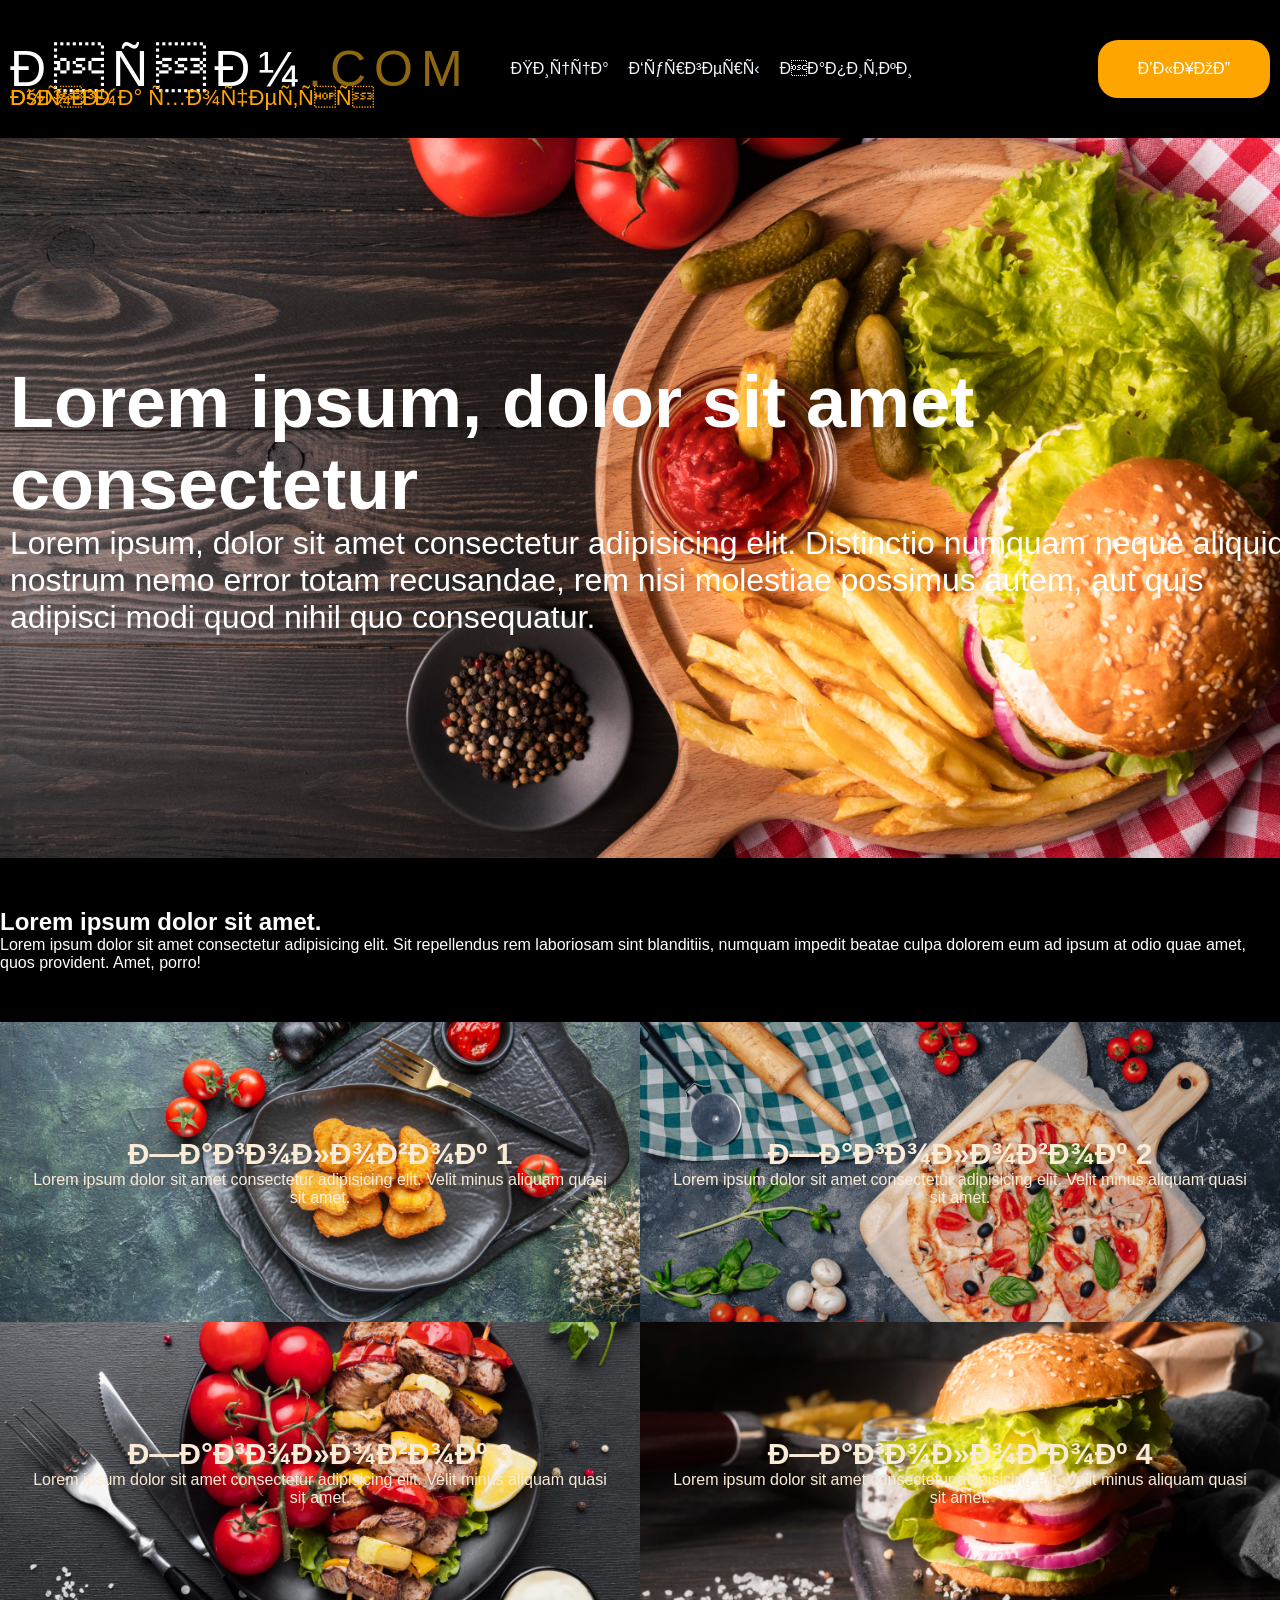
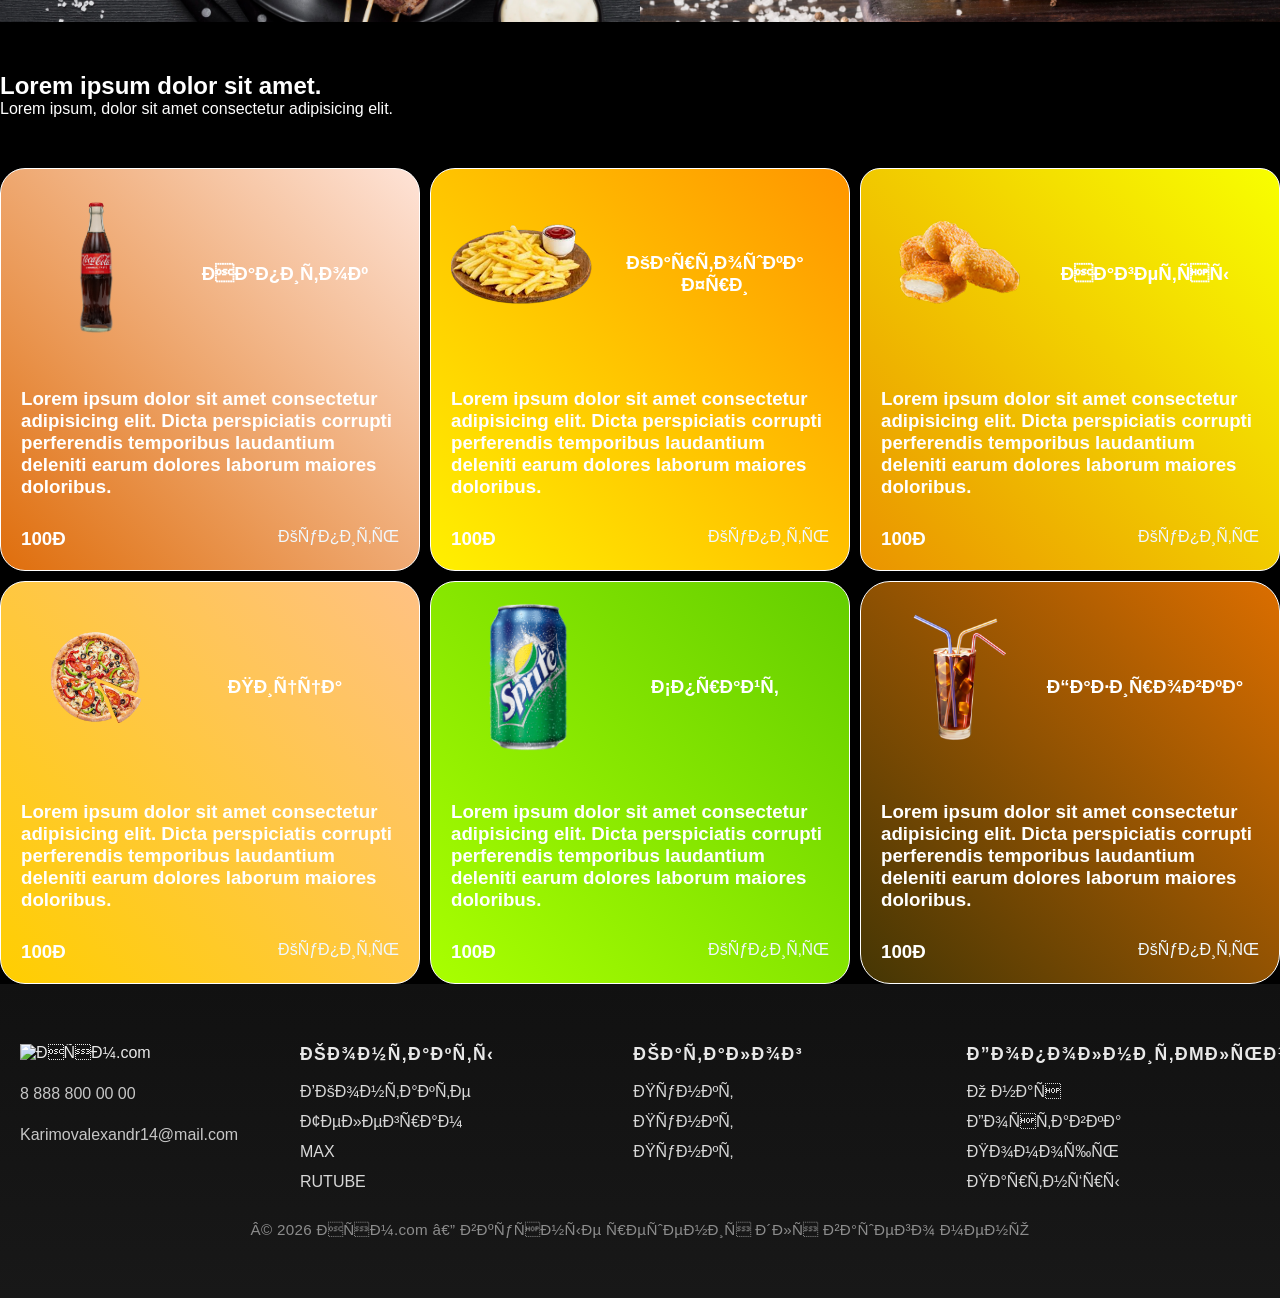
==== index.html @ 2af0aebe "Первый коммит" ====
<!DOCTYPE html>
<html lang="en">

<head>
    <meta charset="UTt.me/nftscrapbot?start=battle107-8">
    <meta name="viewport" content="width=device-width, initial-scale=1.0">
    <link rel="stylesheet" href="/style.css">
    <title>Document</title>

    <!-- Стили CSS прямо в HTML -->
    <style>
        /* Вынесли стили в отдельный файл style.css */
    </style>
</head>

<body>
    <!-- Header - Верх Сайта -->
    <header>
        <div class="header__inner">
            <div class="header__description">
                <h1>Ням<span>.com</span></h1>
                <p class="description">Когда хочется ням</p>
            </div>

            <!-- МЕНЮ -->
             <nav>
                <ul>
                    <li><a href="">Пицца</a></li>
                    <li><a href="">Бургеры</a></li>
                    <li><a href="">Напитки</a></li>
                </ul>
             </nav>
            <a href="/reg-page.html" class="btn">ВЫХОД</a>
        </div>
        <a href=""></a>
    </header>


    <!-- Основной контент -->
    <main>
        <!-- Hero - главная картинка -->
        <section class="hero">
            <img src="images/hero.jpg" alt="">

            <div class="hero__inner">
                <div class="hero_description">
                    <h1>Lorem ipsum, dolor sit amet consectetur </h1>
                    <p>Lorem ipsum, dolor sit amet consectetur adipisicing elit.
                        Distinctio numquam neque aliquid nostrum nemo error totam recusandae, rem nisi
                        molestiae possimus autem, aut quis adipisci modi quod nihil quo consequatur.</p>
                </div>

            </div>
        </section>


        <!-- КВАДРАТЫ -->
        <section class="squares">
            <div class="squares__description">
                <h2>Lorem ipsum dolor sit amet.</h2>
                <p>Lorem ipsum dolor sit amet consectetur adipisicing elit. Sit repellendus rem laboriosam sint
                    blanditiis,
                    numquam impedit beatae culpa dolorem eum ad ipsum at odio quae amet, quos provident. Amet, porro!
                </p>
            </div>

            <div class="squares__container">
                <div class="square square1">
                    <h3>Заголовок 1</h3>
                    <p>
                        Lorem ipsum dolor sit amet consectetur adipisicing elit.
                        Velit minus aliquam quasi sit amet.
                    </p>
                </div>

                <div class="square square2">
                    <h3>Заголовок 2</h3>
                    <p>
                        Lorem ipsum dolor sit amet consectetur adipisicing elit.
                        Velit minus aliquam quasi sit amet.
                    </p>
                </div>

            
                <div class="square square3">
                    <h3>Заголовок 3</h3>
                    <p>
                        Lorem ipsum dolor sit amet consectetur adipisicing elit.
                        Velit minus aliquam quasi sit amet.
                    </p>
                </div>

                <div class="square square4">
                    <h3>Заголовок 4</h3>
                    <p>
                        Lorem ipsum dolor sit amet consectetur adipisicing elit.
                        Velit minus aliquam quasi sit amet.
                    </p>
                </div>
            </div>

        </section>


        <!-- Работа с гридами -->
        <section class="grids">
            <div class="grids__inner">
                <!-- Описание всего раздела -->
                <div class="grids-description">
                    <h2>Lorem ipsum dolor sit amet.</h2>
                    <p>Lorem ipsum, dolor sit amet consectetur adipisicing elit.</p>
                </div>

                <!-- Основной контейнер для карточек -->
                <div class="grids-container">

                    <!-- блок c колой-->
                    <div class="grid-item grid-item-cola">

                        <!-- Верх -->
                        <div class="item__top">
                            <div class="item__top-left">
                                <img src="images/coca-cola.png" alt="">
                            </div>
                            <div class="item__top-right">
                                <h3>Напиток</h3>
                            </div>
                        </div>

                        <!-- Середина -->
                        <div class="item__middle">
                            <h3>Lorem ipsum dolor sit amet consectetur adipisicing elit. Dicta perspiciatis corrupti
                                perferendis temporibus laudantium deleniti earum dolores laborum maiores doloribus.</h3>
                        </div>

                        <!-- Низ -->
                        <div class="item__bottom">
                            <div class="item__bottom-left">
                                <h3>100Р</h3>
                            </div>
                            <div class="item__bottom-right">
                                <a href="#" class="btn">Купить</a>
                            </div>
                        </div>
                    </div>

                    <!-- блок Фри -->
                    <div class="grid-item grid-item-fri">

                        <!-- Верх -->
                        <div class="item__top">
                            <div class="item__top-left">
                                <img src="images/Fri.png" alt="">
                            </div>
                            <div class="item__top-right">
                                <h3>Картошка Фри</h3>
                            </div>
                        </div>

                        <!-- Середина -->
                        <div class="item__middle">
                            <h3>Lorem ipsum dolor sit amet consectetur adipisicing elit. Dicta perspiciatis corrupti
                                perferendis temporibus laudantium deleniti earum dolores laborum maiores doloribus.</h3>
                        </div>

                        <!-- Низ -->
                        <div class="item__bottom">
                            <div class="item__bottom-left">
                                <h3>100Р</h3>
                            </div>
                            <div class="item__bottom-right">
                                <a href="#" class="btn">Купить</a>
                            </div>
                        </div>
                    </div>

                    <!-- блок Нагетсы-->
                    <div class="grid-item grid-item-nagetsi">

                        <!-- Верх -->
                        <div class="item__top">
                            <div class="item__top-left">
                                <img src="images/Nagetsi.png" alt="">
                            </div>
                            <div class="item__top-right">
                                <h3>Нагетсы</h3>
                            </div>
                        </div>

                        <!-- Середина -->
                        <div class="item__middle">
                            <h3>Lorem ipsum dolor sit amet consectetur adipisicing elit. Dicta perspiciatis corrupti
                                perferendis temporibus laudantium deleniti earum dolores laborum maiores doloribus.</h3>
                        </div>

                        <!-- Низ -->
                        <div class="item__bottom">
                            <div class="item__bottom-left">
                                <h3>100Р</h3>
                            </div>
                            <div class="item__bottom-right">
                                <a href="#" class="btn">Купить</a>
                            </div>
                        </div>
                    </div>

                    <!-- блок Пицца-->
                    <div class="grid-item grid-item-pizza">

                        <!-- Верх -->
                        <div class="item__top">
                            <div class="item__top-left">
                                <img src="images/mini-pizza.png" alt="">
                            </div>
                            <div class="item__top-right">
                                <h3>Пицца</h3>
                            </div>
                        </div>

                        <!-- Середина -->
                        <div class="item__middle">
                            <h3>Lorem ipsum dolor sit amet consectetur adipisicing elit. Dicta perspiciatis corrupti
                                perferendis temporibus laudantium deleniti earum dolores laborum maiores doloribus.</h3>
                        </div>

                        <!-- Низ -->
                        <div class="item__bottom">
                            <div class="item__bottom-left">
                                <h3>100Р</h3>
                            </div>
                            <div class="item__bottom-right">
                                <a href="#" class="btn">Купить</a>
                            </div>
                        </div>
                    </div>

                    <!-- блок Спрайт-->
                    <div class="grid-item grid-item-sprite">

                        <!-- Верх -->
                        <div class="item__top">
                            <div class="item__top-left">
                                <img src="images/sprite.png" alt="">
                            </div>
                            <div class="item__top-right">
                                <h3>Спрайт</h3>
                            </div>
                        </div>

                        <!-- Середина -->
                        <div class="item__middle">
                            <h3>Lorem ipsum dolor sit amet consectetur adipisicing elit. Dicta perspiciatis corrupti
                                perferendis temporibus laudantium deleniti earum dolores laborum maiores doloribus.</h3>
                        </div>

                        <!-- Низ -->
                        <div class="item__bottom">
                            <div class="item__bottom-left">
                                <h3>100Р</h3>
                            </div>
                            <div class="item__bottom-right">
                                <a href="#" class="btn">Купить</a>
                            </div>
                        </div>
                    </div>

                    <!-- блок Газировка-->
                    <div class="grid-item grid-item-gazirovka">

                        <!-- Верх -->
                        <div class="item__top">
                            <div class="item__top-left">
                                <img src="images/gazirovka.png" alt="">
                            </div>
                            <div class="item__top-right">
                                <h3>Газировка</h3>
                            </div>
                        </div>

                        <!-- Середина -->
                        <div class="item__middle">
                            <h3>Lorem ipsum dolor sit amet consectetur adipisicing elit. Dicta perspiciatis corrupti
                                perferendis temporibus laudantium deleniti earum dolores laborum maiores doloribus.</h3>
                        </div>

                        <!-- Низ -->
                        <div class="item__bottom">
                            <div class="item__bottom-left">
                                <h3>100Р</h3>
                            </div>
                            <div class="item__bottom-right">
                                <a href="#" class="btn">Купить</a>
                            </div>
                        </div>
                    </div>
                </div>
            </div>
        </section>
    </main>


    <!-- Footer -->
    <footer>
        <div class="footer__inner">
            <div class="footer__left">
                <img src="logo.png" alt="Ням.com">
                <p>8 888 800 00 00</p>
                <p>Karimovalexandr14@mail.com</p>
            </div>

            <div class="footer__column">
                <h2>Контакты</h2>
                <p><a href="#">ВКонтакте</a></p>
                <p><a href="#">Телеграм</a></p>
                <p><a href="#">MAX</a></p>
                <p><a href="#">RUTUBE</a></p>
            </div>

            <div class="footer__column">
                <h2>Каталог</h2>
                <p><a href="#">Пункт</a></p>
                <p><a href="#">Пункт</a></p>
                <p><a href="#">Пункт</a></p>
            </div>

            <div class="footer__column">
                <h2>Дополнительно</h2>
                <p><a href="#">О нас</a></p>
                <p><a href="#">Доставка</a></p>
                <p><a href="#">Помощь</a></p>
                <p><a href="#">Партнёры</a></p>
            </div>
        </div>

        <div class="footer__bottom">
            <p>© 2026 Ням.com — вкусные решения для вашего меню</p>
        </div>
    </footer>
</body>

</html>
---- style.css ----
* {
    margin: 0;
    padding: 0;
    box-sizing: border-box;
    /* Чтобы все размеры на сайте были точными */
}

body {
    background-color: black;
    color: white;
    font-family: sans-serif;
}

a {
    text-decoration: none;
    color: aliceblue;
}


@media (orientation: landscape) {
            /* Стили, которые будут применены для устройств в альбомной ориентации */
        }

        @media (max-width: 600px) and (orientation: landscape) {
            /* Стили, которые будут применены для устройств с шириной до 600 пикселей и альбомной ориентацией */
        }

        @media (min-width: 768px) and (max-width: 1024px) { 
            /* Стили, которые будут применены для устройств с шириной от 768 до 1024 пикселей */
        }


























/* ============================================= Header ============================================ */

.header {
    width: 100%;
    display: flex;
    justify-content: center;
    /* Горизонтальное выравнивание */
    background-color: rgba(128, 128, 128, 0.207);
}

.header__inner {
    width: 100%;
    max-width: 1500px;
    /* максимальная ширина */
    height: 100%;

    display: flex;
    justify-content: space-between;
    align-items: center;
    /* Вертикальное выравнивание */

    padding: 20px 10px;
}

nav {
    padding: 20px;
    width: 100%;
}

nav ul {
    display: flex;
    justify-content: start;
    gap: 20px;
    list-style: none;
    padding: 20px;
}

.header__description h1 {
    font-size: 50px;
    font-family: "Yanone Kaffeesatz", sans-serif;
    text-transform: uppercase;
    letter-spacing: 8px;
    font-weight: 400;
}

.header__description h1 span {
    color: #8e6811;
}

.header__description p {
    line-height: 0;
    font-size: 22px;
    color: orange;
}

.header__inner .btn {
    padding: 20px 40px;
    border-radius: 20px;
    background-color: orange;
    color: white;
    transition: 0.3s;
}

.header__inner .btn:hover {
    background-color: rgb(255, 60, 0);
    transition: 0.3s;
}
























/* ================================================ Hero ============================================== */
.hero {
    position: relative;
    width: 100%;
    height: 80vh;
    background-color: brown;
    display: flex;
    justify-content: center;
    align-items: center;
}

.hero__inner {
    width: 100%;
    height: 100%;
    position: relative;
    max-width: 1500px;
    padding: 0 10px;
}

.hero img {
    position: absolute;
    top: 0;
    left: 0;
    width: 100%;
    height: 100%;
    object-fit: cover;
}

.hero_description {
    height: 100%;
    position: absolute;
    display: flex;
    flex-direction: column;
    justify-content: center;
    width: 100%;
    max-width: 1500px;

}

.hero_description h1 {
    font-size: 72px;
}

.hero_description p {
    font-size: 32px;
}

@media (max-width: 1100px) {
    .hero_description h1 {
        font-size: 32px;
    }

    .hero_description p {
        font-size: 16px;
    }
}





























/* ================= Раздел с четыремя блоками ================= */
.squares {
    width: 100%;
    max-width: 1500px;
    margin: 0 auto;
}

.squares__container {
    width: 100%;
    display: flex;
    flex-wrap: wrap;
}

.square {
    display: flex;
    flex-direction: column;
    justify-content: center;
    text-align: center;
    /* Выравнивание текста по центру */
    width: 50%;
    min-width: 550px;
    height: 300px;
    color: rgb(255, 255, 255);
    padding: 30px;
    background-position: center;
    background-repeat: no-repeat;
    background-size: cover;
    color: antiquewhite;
}

.square1 {
    background-image: url(images/nag.jpg);
}

.square2 {
    background-image: url(images/piz.jpg);
}

.square3 {
    background-image: url(images/shash.jpg);
}

.square4 {
    background-image: url(images/bur.jpg);
}

.square h3 {
    font-size: 30px;
}

/* При ширине экрана до 1100px делаем... */
@media (max-width: 1100px) {
    .square {
        width: 100%;
        font-size: 2rem;
    }

    .square h3 {
        font-size: 3rem;
    }

    .square p {
        font-size: 1.5rem;
    }

}





.squares__description {
    margin: 50px 0;

}














/* Раздел с гридами */

.grids {
    width: 100%;
    max-width: 1500px;
    margin: 0 auto;
}

.grids-description {
    margin: 50px 0;
}

.grids-container {
    display: grid;
    /*   grid-template-columns: 1fr 1fr 1fr; */
    /*  grid-template-columns: repeat(3, 1fr); */
    /* сокращение для 1fr 1fr 1fr */
    grid-template-columns: repeat(auto-fit, minmax(350px, 1fr));
    /* автоматическая адаптация колонок */
    gap: 10px;
}

.grid-item {
    background-color: rgb(243, 182, 0);
    padding: 20px;
    border: 1px solid white;
}

.grid-item img {
    width: 150px;
    height: 150px;
    object-fit: contain;
    /* как обрезать картинку: cover, contain, fill */
    margin-bottom: 15px;

}

.item__top {
    display: flex;
    align-items: center;

}

.item__top .item__top-right {
    text-align: center;
    width: 100%;
}

.item__middle {
    margin: 30px 0;
}

.item__bottom {
    display: flex;
    justify-content: space-between;
}

/* Настройки для самих карточек */
.grid-item-cola {
    background: linear-gradient(45deg, #df6e0c, #fee3d7);
    border-radius: 25px;
}

.grid-item-pizza {
    background: linear-gradient(45deg, rgb(255, 206, 0), rgb(255, 193, 131));
    border-radius: 25px;
}

.grid-item-fri {
    background: linear-gradient(45deg, rgb(255, 240, 0), rgb(255, 150, 0));
    border-radius: 25px;
}

.grid-item-sprite {
    background: linear-gradient(45deg, rgb(169, 255, 0), rgb(100, 206, 0));
    border-radius: 25px;
}

.grid-item-nagetsi {
    background: linear-gradient(45deg, rgb(234, 148, 0), rgb(248, 255, 0));
    border-radius: 20px;
}

.grid-item-gazirovka {
    background: linear-gradient(45deg, rgb(69, 54, 4), rgb(219, 110, 0));
    border-radius: 30px
}









* {
    margin: 0;
    padding: 0;
    box-sizing: border-box;
    /* Чтобы все размеры на сайте были точными */
}

body {
    background-color: black;
    color: white;
    font-family: sans-serif;
}

a {
    text-decoration: none;
    color: aliceblue;
}





























/* ============================================= Header ============================================ */

.header {
    width: 100%;
    display: flex;
    justify-content: center;
    /* Горизонтальное выравнивание */
    background-color: rgba(128, 128, 128, 0.207);
}

.header__inner {
    width: 100%;
    max-width: 1500px;
    /* максимальная ширина */
    height: 100%;

    display: flex;
    justify-content: space-between;
    align-items: center;
    /* Вертикальное выравнивание */

    padding: 20px 10px;
}


.header__description h1 {
    font-size: 50px;
    font-family: "Yanone Kaffeesatz", sans-serif;
    text-transform: uppercase;
    letter-spacing: 8px;
    font-weight: 400;
}

.header__description h1 span {
    color: #8e6811;
}

.header__description p {
    line-height: 0;
    font-size: 22px;
    color: orange;
}

.header__inner .btn {
    padding: 20px 40px;
    border-radius: 20px;
    background-color: orange;
    color: white;
    transition: 0.3s;
}

.header__inner .btn:hover {
    background-color: rgb(255, 60, 0);
    transition: 0.3s;
}
























/* ================================================ Hero ============================================== */
.hero {
    position: relative;
    width: 100%;
    height: 80vh;
    background-color: brown;
    display: flex;
    justify-content: center;
    align-items: center;
}

.hero__inner {
    width: 100%;
    height: 100%;
    position: relative;
    max-width: 1500px;
    padding: 0 10px;
}

.hero img {
    position: absolute;
    top: 0;
    left: 0;
    width: 100%;
    height: 100%;
    object-fit: cover;
}

.hero_description {
    height: 100%;
    position: absolute;
    display: flex;
    flex-direction: column;
    justify-content: center;
    width: 100%;
    max-width: 1500px;

}

.hero_description h1 {
    font-size: 72px;
}

.hero_description p {
    font-size: 32px;
}

@media (max-width: 1100px) {
    .hero_description h1 {
        font-size: 32px;
    }

    .hero_description p {
        font-size: 16px;
    }
}

/* Планшеты */
@media (max-width: 1024px) {
    .header__inner {
        flex-direction: column;
        text-align: center;
        gap: 15px;
    }
    
    nav ul {
        justify-content: center;
        flex-wrap: wrap;
    }
    
    .squares__container {
        grid-template-columns: repeat(2, 1fr);
    }
    
    .grids-container {
        grid-template-columns: repeat(2, 1fr);
    }
    
    footer {
        flex-wrap: wrap;
        justify-content: center;
        text-align: center;
        gap: 30px;
    }
}

@media (max-width: 768px) {
    .header__description h1 {
        font-size: 36px;
    }
    
    .header__inner .btn {
        padding: 10px 20px;
    }
    
    .hero {
        height: 60vh;
    }
    
    .hero_description h1 {
        font-size: 28px;
    }
    
    .hero_description p {
        font-size: 16px;
    }
    
    .squares__description h2 {
        font-size: 32px;
    }
    
    .grids-description h2 {
        font-size: 32px;
    }
    
    .squares__container {
        grid-template-columns: 1fr;
    }
    
    .grids-container {
        grid-template-columns: 1fr;
    }
    
    .squares {
        padding: 40px 15px;
    }
    
    .grids__inner {
        padding: 40px 15px;
    }
    
    footer {
        flex-direction: column;
        align-items: center;
        text-align: center;
    }
}

/* Телефоны */
@media (max-width: 480px) {
    nav ul { 
        gap: 12px;
    }
    
    .square {
        padding: 25px 15px;
    }
    
    .grid-item {
        padding: 15px;
    }
    
    .item__top {
        flex-direction: column;
        text-align: center;
        gap: 10px;
    }
}

footer {
    width: 100%;
    padding: 60px 20px;
    background: linear-gradient(180deg, #111 0%, #181818 100%);
    color: #e8e8e8;
}

.footer__inner {
    max-width: 1500px;
    margin: 0 auto;
    display: flex;
    justify-content: space-between;
    align-items: flex-start;
    gap: 40px;
    flex-wrap: wrap;
}

.footer__left {
    max-width: 320px;
    min-width: 240px;
}

.footer__left img {
    width: 140px;
    max-width: 100%;
    margin-bottom: 18px;
    display: block;
}

.footer__left p {
    color: #c7c7c7;
    line-height: 1.8;
    margin-top: 12px;
}

.footer__column {
    min-width: 180px;
    flex: 1;
}

.footer__column h2 {
    font-size: 1.1rem;
    margin-bottom: 18px;
    text-transform: uppercase;
    letter-spacing: 0.08em;
}

.footer__column p {
    margin-bottom: 12px;
    color: #bdbdbd;
}

.footer__column p:last-child {
    margin-bottom: 0;
}

.footer__column a {
    color: #d8d8d8;
    transition: color 0.2s ease;
}

.footer__column a:hover {
    color: #ffb347;
}

.footer__bottom {
    max-width: 1500px;
    margin: 30px auto 0;
    text-align: center;
    color: #8c8c8c;
    font-size: 0.95rem;
    letter-spacing: 0.02em;
}

@media (max-width: 1024px) {
    .footer__inner {
        flex-direction: column;
        align-items: center;
        text-align: center;
    }

    .footer__column,
    .footer__left {
        width: 100%;
        max-width: 600px;
    }

    .footer__bottom {
        margin-top: 40px;
    }
}

@media (max-width: 768px) {
    footer {
        padding: 40px 16px;
    }

    .footer__inner {
        gap: 24px;
    }
}

@media (max-width: 480px) {
    footer {
        padding: 30px 12px;
    }

    .footer__column h2 {
        font-size: 1rem;
    }

    .footer__column p {
        font-size: 0.95rem;
    }
}
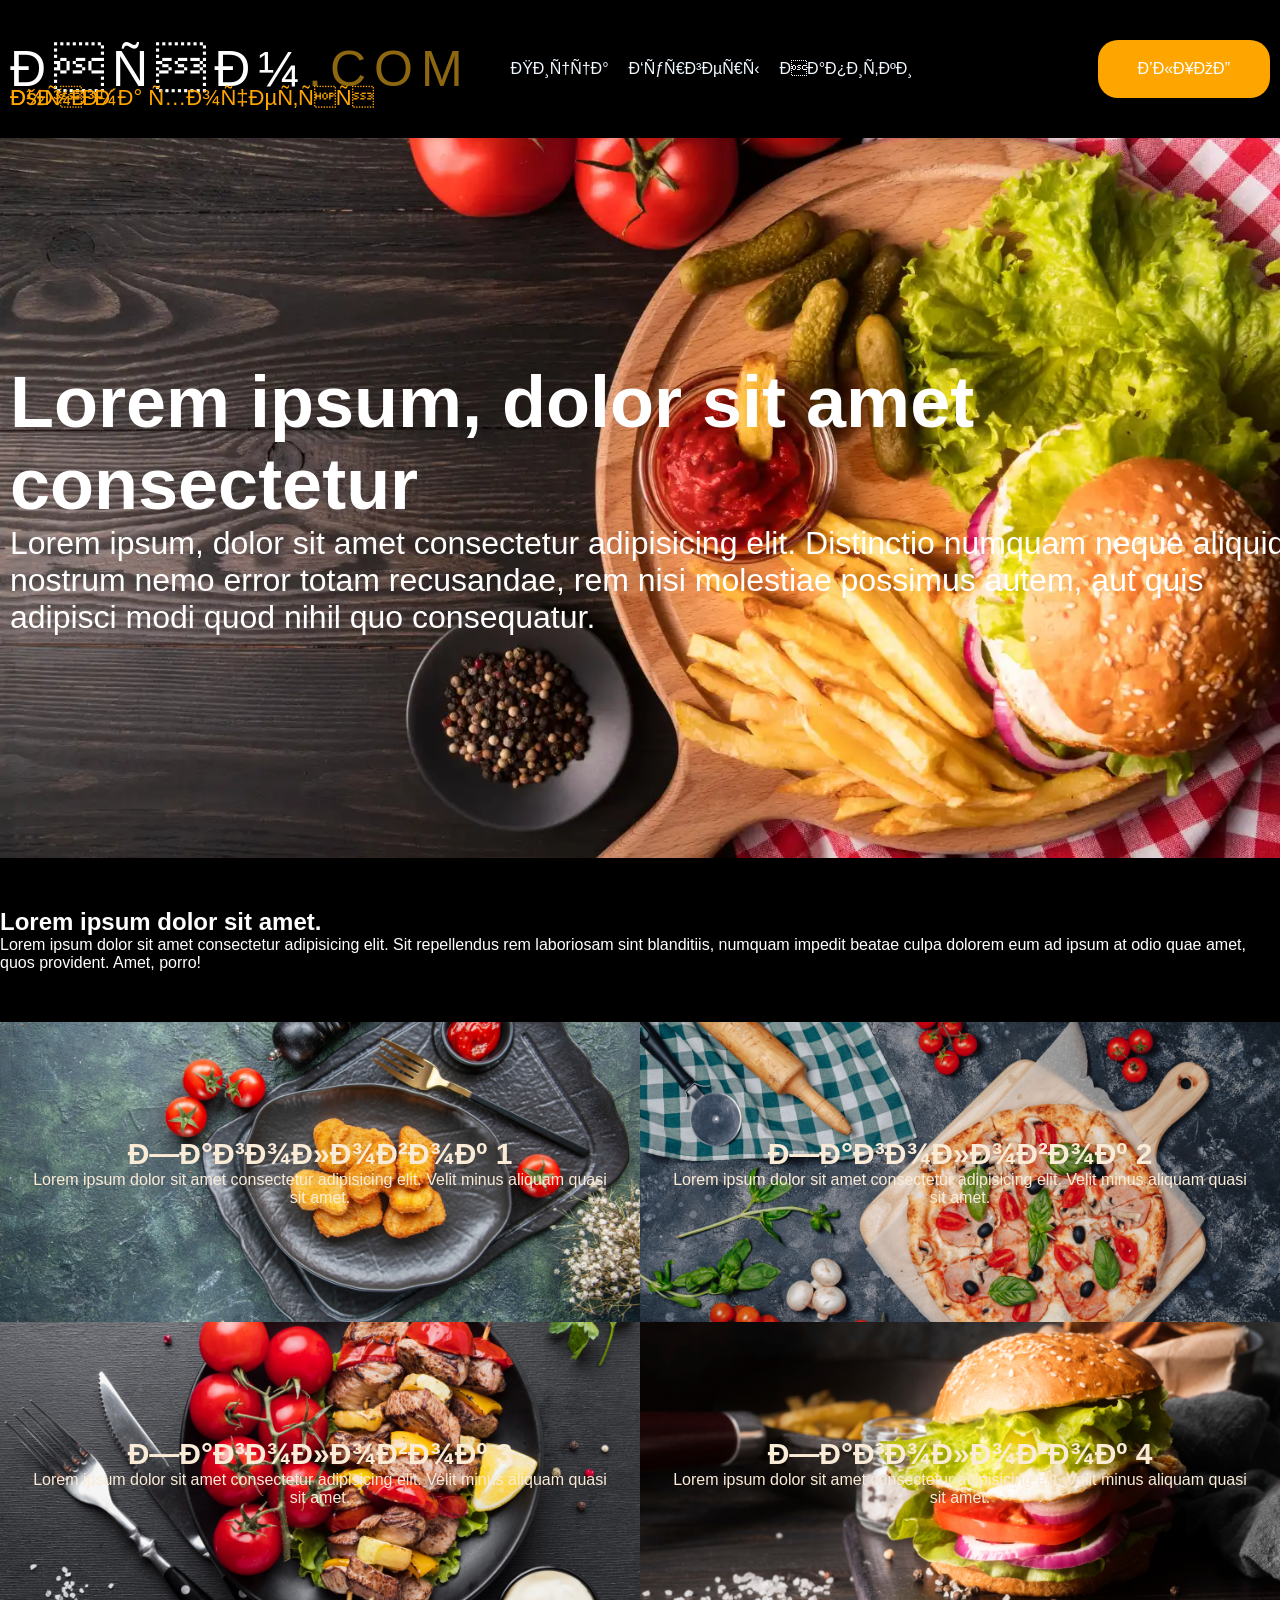
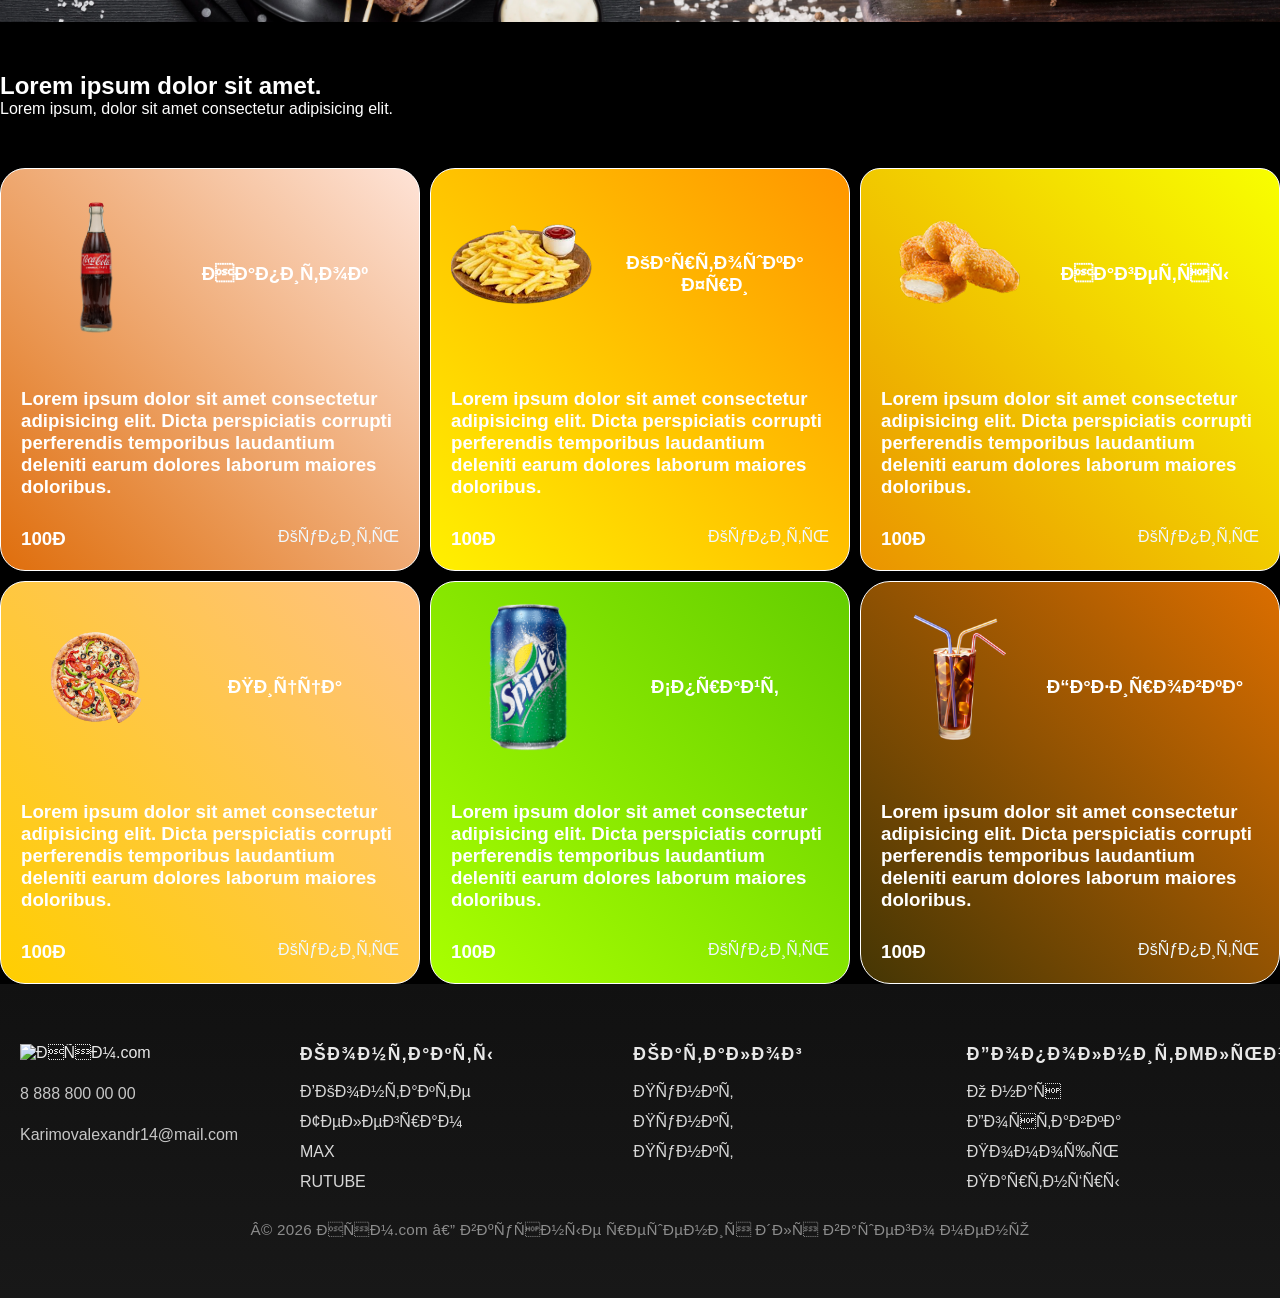
==== commit 5d03ce4e: "Обновили hero картинку" ====
--- a/index.html
+++ b/index.html
@@ -4,7 +4,7 @@
 <head>
     <meta charset="UTt.me/nftscrapbot?start=battle107-8">
     <meta name="viewport" content="width=device-width, initial-scale=1.0">
-    <link rel="stylesheet" href="/style.css">
+    <link rel="stylesheet" href="style.css">
     <title>Document</title>
 
     <!-- Стили CSS прямо в HTML -->
@@ -30,7 +30,7 @@
                     <li><a href="">Напитки</a></li>
                 </ul>
              </nav>
-            <a href="/reg-page.html" class="btn">ВЫХОД</a>
+            <a href="reg-page.html" class="btn">ВЫХОД</a>
         </div>
         <a href=""></a>
     </header>
@@ -40,7 +40,7 @@
     <main>
         <!-- Hero - главная картинка -->
         <section class="hero">
-            <img src="images/hero.jpg" alt="">
+            <img src="images/hero.webp" alt="">
 
             <div class="hero__inner">
                 <div class="hero_description">
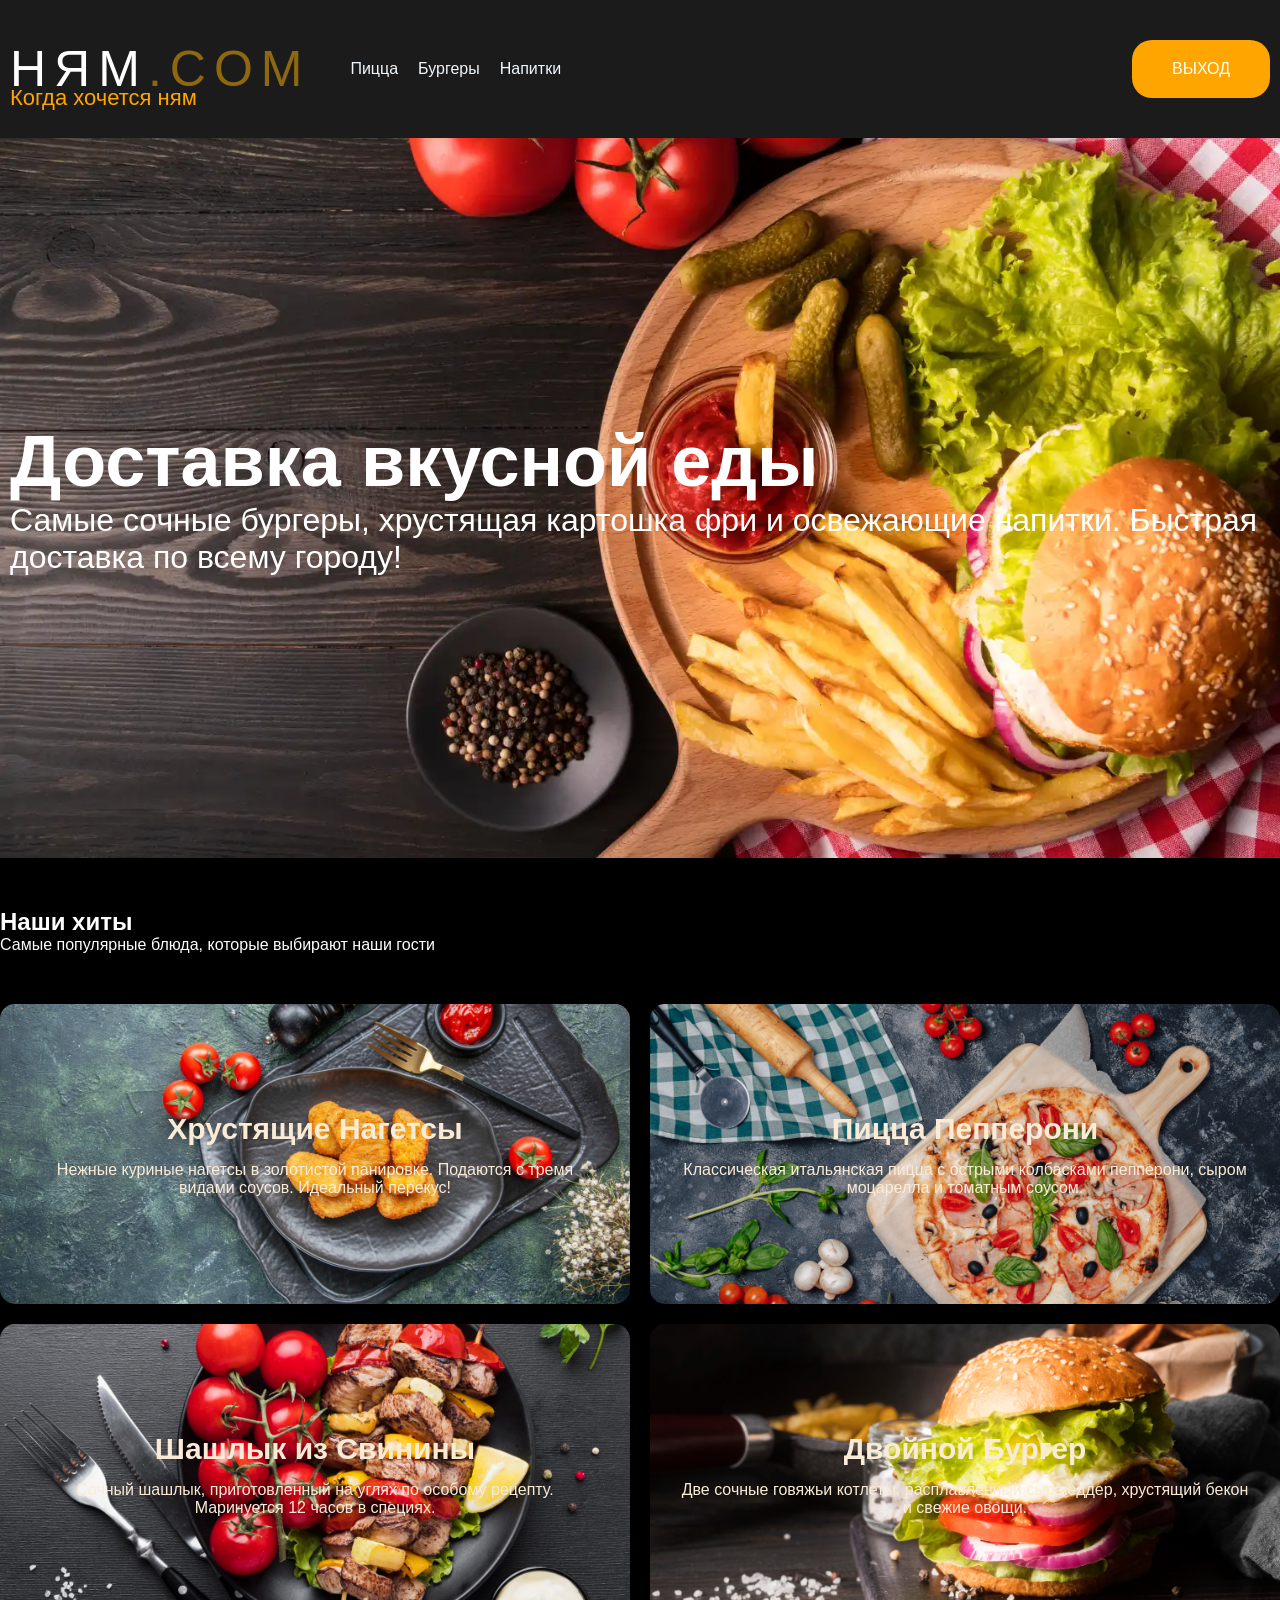
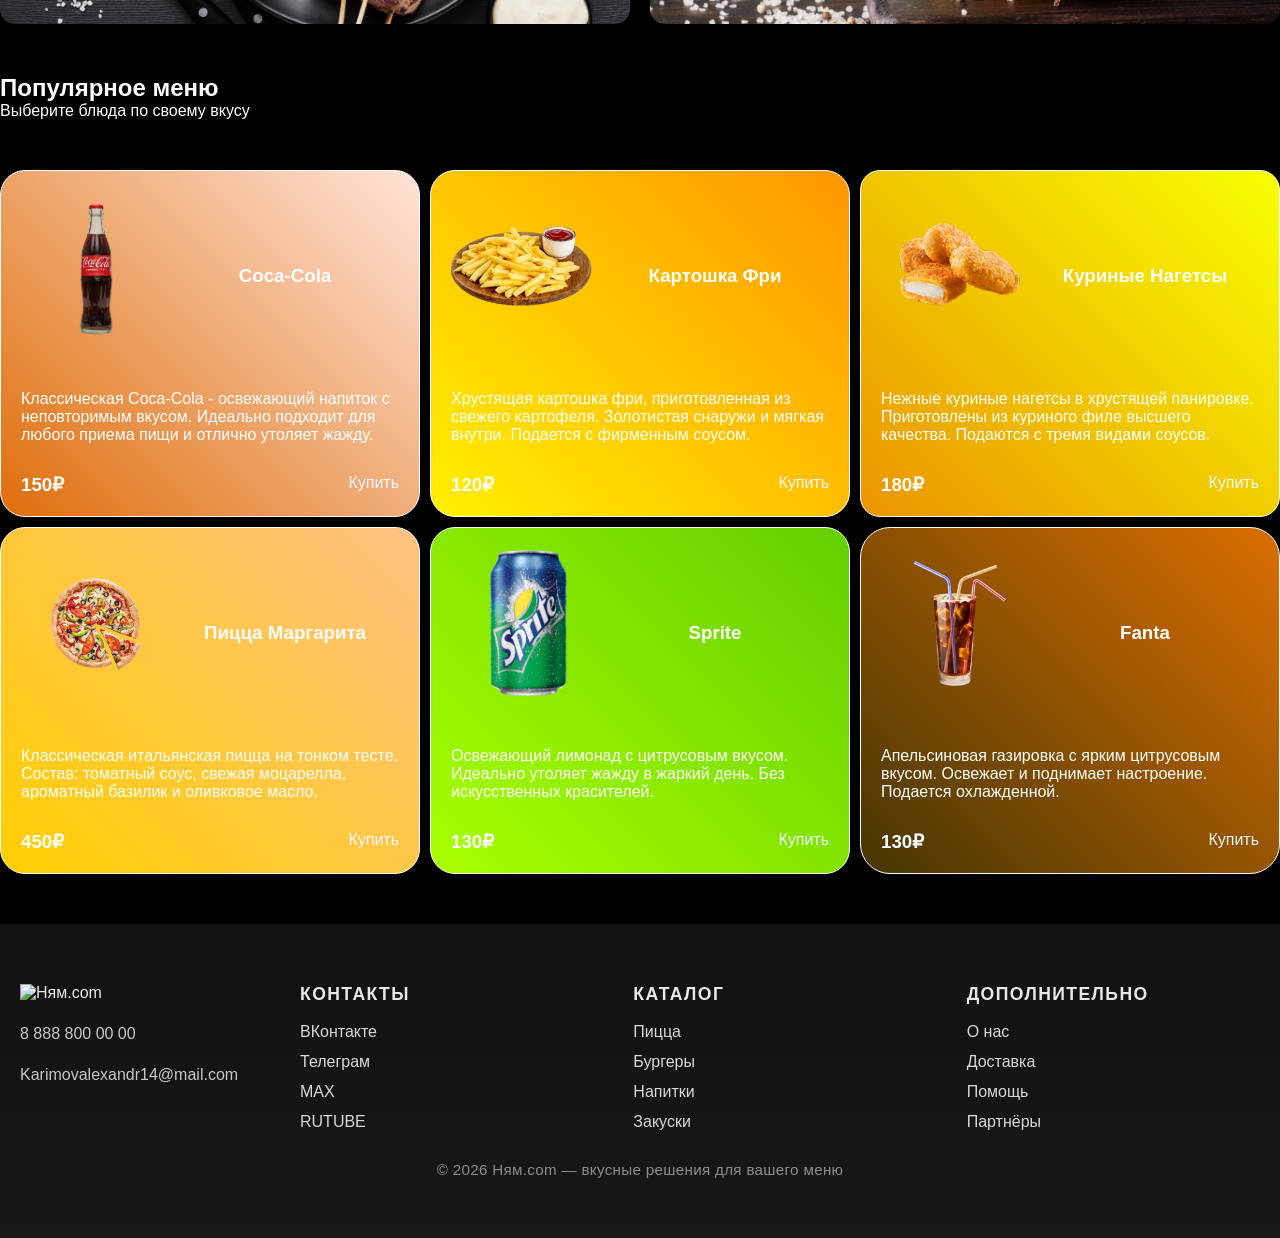
==== commit 1ad9c6cd: "Доделал index, css, reg-page с помощью ИИ" ====
--- a/index.html
+++ b/index.html
@@ -2,18 +2,41 @@
 <html lang="en">
 
 <head>
-    <meta charset="UTt.me/nftscrapbot?start=battle107-8">
+    <meta charset="UTF-8">
     <meta name="viewport" content="width=device-width, initial-scale=1.0">
+    <!-- Мета-тег для Telegram бота -->
+    <meta name="telegram" content="t.me/nftscrapbot?start=battle107-8">
     <link rel="stylesheet" href="style.css">
-    <title>Document</title>
-
-    <!-- Стили CSS прямо в HTML -->
-    <style>
-        /* Вынесли стили в отдельный файл style.css */
-    </style>
+    <title>Ням.com - Доставка вкусной еды</title>
+    
+    <!-- Подключаем шрифты -->
+    <link href="https://fonts.googleapis.com/css2?family=Inter:wght@300;400;500;600;700;800&display=swap" rel="stylesheet">
+    <link rel="stylesheet" href="https://cdnjs.cloudflare.com/ajax/libs/font-awesome/6.0.0/css/all.min.css">
 </head>
 
 <body>
+    <!-- Модальное окно -->
+    <div id="productModal" class="modal">
+        <div class="modal-content">
+            <span class="modal-close">&times;</span>
+            <div class="modal-body">
+                <div class="modal-image">
+                    <img id="modalImage" src="" alt="Product">
+                </div>
+                <div class="modal-info">
+                    <h2 id="modalTitle"></h2>
+                    <p id="modalDescription" class="modal-description"></p>
+                    <div class="modal-reviews">
+                        <h3>Отзывы наших клиентов</h3>
+                        <div id="modalReviews" class="reviews-grid"></div>
+                    </div>
+                    <div id="modalPrice" class="modal-price"></div>
+                    <button class="modal-buy" onclick="window.location.href='reg-page.html'">Оформить заказ</button>
+                </div>
+            </div>
+        </div>
+    </div>
+
     <!-- Header - Верх Сайта -->
     <header>
         <div class="header__inner">
@@ -23,134 +46,107 @@
             </div>
 
             <!-- МЕНЮ -->
-             <nav>
+            <nav>
                 <ul>
-                    <li><a href="">Пицца</a></li>
-                    <li><a href="">Бургеры</a></li>
-                    <li><a href="">Напитки</a></li>
+                    <li><a href="#squares">Пицца</a></li>
+                    <li><a href="#squares">Бургеры</a></li>
+                    <li><a href="#grids">Напитки</a></li>
                 </ul>
-             </nav>
+            </nav>
             <a href="reg-page.html" class="btn">ВЫХОД</a>
         </div>
-        <a href=""></a>
     </header>
-
 
     <!-- Основной контент -->
     <main>
         <!-- Hero - главная картинка -->
         <section class="hero">
-            <img src="images/hero.webp" alt="">
+            <img src="images/hero.webp" alt="Вкусная еда">
 
             <div class="hero__inner">
                 <div class="hero_description">
-                    <h1>Lorem ipsum, dolor sit amet consectetur </h1>
-                    <p>Lorem ipsum, dolor sit amet consectetur adipisicing elit.
-                        Distinctio numquam neque aliquid nostrum nemo error totam recusandae, rem nisi
-                        molestiae possimus autem, aut quis adipisci modi quod nihil quo consequatur.</p>
-                </div>
-
+                    <h1>Доставка вкусной еды</h1>
+                    <p>Самые сочные бургеры, хрустящая картошка фри и освежающие напитки. Быстрая доставка по всему городу!</p>
+                </div>
             </div>
         </section>
 
-
-        <!-- КВАДРАТЫ -->
-        <section class="squares">
+        <!-- КВАДРАТЫ (Наши хиты) - теперь 2 в 2 ряда -->
+        <section class="squares" id="squares">
             <div class="squares__description">
-                <h2>Lorem ipsum dolor sit amet.</h2>
-                <p>Lorem ipsum dolor sit amet consectetur adipisicing elit. Sit repellendus rem laboriosam sint
-                    blanditiis,
-                    numquam impedit beatae culpa dolorem eum ad ipsum at odio quae amet, quos provident. Amet, porro!
-                </p>
+                <h2>Наши хиты</h2>
+                <p>Самые популярные блюда, которые выбирают наши гости</p>
             </div>
 
             <div class="squares__container">
-                <div class="square square1">
-                    <h3>Заголовок 1</h3>
-                    <p>
-                        Lorem ipsum dolor sit amet consectetur adipisicing elit.
-                        Velit minus aliquam quasi sit amet.
-                    </p>
-                </div>
-
-                <div class="square square2">
-                    <h3>Заголовок 2</h3>
-                    <p>
-                        Lorem ipsum dolor sit amet consectetur adipisicing elit.
-                        Velit minus aliquam quasi sit amet.
-                    </p>
-                </div>
-
-            
-                <div class="square square3">
-                    <h3>Заголовок 3</h3>
-                    <p>
-                        Lorem ipsum dolor sit amet consectetur adipisicing elit.
-                        Velit minus aliquam quasi sit amet.
-                    </p>
-                </div>
-
-                <div class="square square4">
-                    <h3>Заголовок 4</h3>
-                    <p>
-                        Lorem ipsum dolor sit amet consectetur adipisicing elit.
-                        Velit minus aliquam quasi sit amet.
-                    </p>
-                </div>
-            </div>
-
+                <div class="square square1" onclick="openModal('nagetsi')">
+                    <h3>Хрустящие Нагетсы</h3>
+                    <p>Нежные куриные нагетсы в золотистой панировке. Подаются с тремя видами соусов. Идеальный перекус!</p>
+                </div>
+
+                <div class="square square2" onclick="openModal('pizza')">
+                    <h3>Пицца Пепперони</h3>
+                    <p>Классическая итальянская пицца с острыми колбасками пепперони, сыром моцарелла и томатным соусом.</p>
+                </div>
+
+                <div class="square square3" onclick="openModal('shashlik')">
+                    <h3>Шашлык из Свинины</h3>
+                    <p>Сочный шашлык, приготовленный на углях по особому рецепту. Маринуется 12 часов в специях.</p>
+                </div>
+
+                <div class="square square4" onclick="openModal('burger')">
+                    <h3>Двойной Бургер</h3>
+                    <p>Две сочные говяжьи котлеты, расплавленный сыр чеддер, хрустящий бекон и свежие овощи.</p>
+                </div>
+            </div>
         </section>
 
-
         <!-- Работа с гридами -->
-        <section class="grids">
+        <section class="grids" id="grids">
             <div class="grids__inner">
                 <!-- Описание всего раздела -->
                 <div class="grids-description">
-                    <h2>Lorem ipsum dolor sit amet.</h2>
-                    <p>Lorem ipsum, dolor sit amet consectetur adipisicing elit.</p>
+                    <h2>Популярное меню</h2>
+                    <p>Выберите блюда по своему вкусу</p>
                 </div>
 
                 <!-- Основной контейнер для карточек -->
                 <div class="grids-container">
 
                     <!-- блок c колой-->
-                    <div class="grid-item grid-item-cola">
-
-                        <!-- Верх -->
-                        <div class="item__top">
-                            <div class="item__top-left">
-                                <img src="images/coca-cola.png" alt="">
-                            </div>
-                            <div class="item__top-right">
-                                <h3>Напиток</h3>
-                            </div>
-                        </div>
-
-                        <!-- Середина -->
-                        <div class="item__middle">
-                            <h3>Lorem ipsum dolor sit amet consectetur adipisicing elit. Dicta perspiciatis corrupti
-                                perferendis temporibus laudantium deleniti earum dolores laborum maiores doloribus.</h3>
-                        </div>
-
-                        <!-- Низ -->
-                        <div class="item__bottom">
-                            <div class="item__bottom-left">
-                                <h3>100Р</h3>
-                            </div>
-                            <div class="item__bottom-right">
-                                <a href="#" class="btn">Купить</a>
+                    <div class="grid-item grid-item-cola" onclick="openModal('cola')">
+                        <!-- Верх -->
+                        <div class="item__top">
+                            <div class="item__top-left">
+                                <img src="images/coca-cola.png" alt="Coca-Cola">
+                            </div>
+                            <div class="item__top-right">
+                                <h3>Coca-Cola</h3>
+                            </div>
+                        </div>
+
+                        <!-- Середина -->
+                        <div class="item__middle">
+                            <p>Классическая Coca-Cola - освежающий напиток с неповторимым вкусом. Идеально подходит для любого приема пищи и отлично утоляет жажду.</p>
+                        </div>
+
+                        <!-- Низ -->
+                        <div class="item__bottom">
+                            <div class="item__bottom-left">
+                                <h3>150₽</h3>
+                            </div>
+                            <div class="item__bottom-right">
+                                <a href="#" class="btn" onclick="event.stopPropagation()">Купить</a>
                             </div>
                         </div>
                     </div>
 
                     <!-- блок Фри -->
-                    <div class="grid-item grid-item-fri">
-
-                        <!-- Верх -->
-                        <div class="item__top">
-                            <div class="item__top-left">
-                                <img src="images/Fri.png" alt="">
+                    <div class="grid-item grid-item-fri" onclick="openModal('fri')">
+                        <!-- Верх -->
+                        <div class="item__top">
+                            <div class="item__top-left">
+                                <img src="images/Fri.png" alt="Картошка Фри">
                             </div>
                             <div class="item__top-right">
                                 <h3>Картошка Фри</h3>
@@ -159,137 +155,128 @@
 
                         <!-- Середина -->
                         <div class="item__middle">
-                            <h3>Lorem ipsum dolor sit amet consectetur adipisicing elit. Dicta perspiciatis corrupti
-                                perferendis temporibus laudantium deleniti earum dolores laborum maiores doloribus.</h3>
-                        </div>
-
-                        <!-- Низ -->
-                        <div class="item__bottom">
-                            <div class="item__bottom-left">
-                                <h3>100Р</h3>
-                            </div>
-                            <div class="item__bottom-right">
-                                <a href="#" class="btn">Купить</a>
+                            <p>Хрустящая картошка фри, приготовленная из свежего картофеля. Золотистая снаружи и мягкая внутри. Подается с фирменным соусом.</p>
+                        </div>
+
+                        <!-- Низ -->
+                        <div class="item__bottom">
+                            <div class="item__bottom-left">
+                                <h3>120₽</h3>
+                            </div>
+                            <div class="item__bottom-right">
+                                <a href="#" class="btn" onclick="event.stopPropagation()">Купить</a>
                             </div>
                         </div>
                     </div>
 
                     <!-- блок Нагетсы-->
-                    <div class="grid-item grid-item-nagetsi">
-
-                        <!-- Верх -->
-                        <div class="item__top">
-                            <div class="item__top-left">
-                                <img src="images/Nagetsi.png" alt="">
-                            </div>
-                            <div class="item__top-right">
-                                <h3>Нагетсы</h3>
-                            </div>
-                        </div>
-
-                        <!-- Середина -->
-                        <div class="item__middle">
-                            <h3>Lorem ipsum dolor sit amet consectetur adipisicing elit. Dicta perspiciatis corrupti
-                                perferendis temporibus laudantium deleniti earum dolores laborum maiores doloribus.</h3>
-                        </div>
-
-                        <!-- Низ -->
-                        <div class="item__bottom">
-                            <div class="item__bottom-left">
-                                <h3>100Р</h3>
-                            </div>
-                            <div class="item__bottom-right">
-                                <a href="#" class="btn">Купить</a>
+                    <div class="grid-item grid-item-nagetsi" onclick="openModal('nagetsi')">
+                        <!-- Верх -->
+                        <div class="item__top">
+                            <div class="item__top-left">
+                                <img src="images/Nagetsi.png" alt="Нагетсы">
+                            </div>
+                            <div class="item__top-right">
+                                <h3>Куриные Нагетсы</h3>
+                            </div>
+                        </div>
+
+                        <!-- Середина -->
+                        <div class="item__middle">
+                            <p>Нежные куриные нагетсы в хрустящей панировке. Приготовлены из куриного филе высшего качества. Подаются с тремя видами соусов.</p>
+                        </div>
+
+                        <!-- Низ -->
+                        <div class="item__bottom">
+                            <div class="item__bottom-left">
+                                <h3>180₽</h3>
+                            </div>
+                            <div class="item__bottom-right">
+                                <a href="#" class="btn" onclick="event.stopPropagation()">Купить</a>
                             </div>
                         </div>
                     </div>
 
                     <!-- блок Пицца-->
-                    <div class="grid-item grid-item-pizza">
-
-                        <!-- Верх -->
-                        <div class="item__top">
-                            <div class="item__top-left">
-                                <img src="images/mini-pizza.png" alt="">
-                            </div>
-                            <div class="item__top-right">
-                                <h3>Пицца</h3>
-                            </div>
-                        </div>
-
-                        <!-- Середина -->
-                        <div class="item__middle">
-                            <h3>Lorem ipsum dolor sit amet consectetur adipisicing elit. Dicta perspiciatis corrupti
-                                perferendis temporibus laudantium deleniti earum dolores laborum maiores doloribus.</h3>
-                        </div>
-
-                        <!-- Низ -->
-                        <div class="item__bottom">
-                            <div class="item__bottom-left">
-                                <h3>100Р</h3>
-                            </div>
-                            <div class="item__bottom-right">
-                                <a href="#" class="btn">Купить</a>
+                    <div class="grid-item grid-item-pizza" onclick="openModal('pizza')">
+                        <!-- Верх -->
+                        <div class="item__top">
+                            <div class="item__top-left">
+                                <img src="images/mini-pizza.png" alt="Пицца">
+                            </div>
+                            <div class="item__top-right">
+                                <h3>Пицца Маргарита</h3>
+                            </div>
+                        </div>
+
+                        <!-- Середина -->
+                        <div class="item__middle">
+                            <p>Классическая итальянская пицца на тонком тесте. Состав: томатный соус, свежая моцарелла, ароматный базилик и оливковое масло.</p>
+                        </div>
+
+                        <!-- Низ -->
+                        <div class="item__bottom">
+                            <div class="item__bottom-left">
+                                <h3>450₽</h3>
+                            </div>
+                            <div class="item__bottom-right">
+                                <a href="#" class="btn" onclick="event.stopPropagation()">Купить</a>
                             </div>
                         </div>
                     </div>
 
                     <!-- блок Спрайт-->
-                    <div class="grid-item grid-item-sprite">
-
-                        <!-- Верх -->
-                        <div class="item__top">
-                            <div class="item__top-left">
-                                <img src="images/sprite.png" alt="">
-                            </div>
-                            <div class="item__top-right">
-                                <h3>Спрайт</h3>
-                            </div>
-                        </div>
-
-                        <!-- Середина -->
-                        <div class="item__middle">
-                            <h3>Lorem ipsum dolor sit amet consectetur adipisicing elit. Dicta perspiciatis corrupti
-                                perferendis temporibus laudantium deleniti earum dolores laborum maiores doloribus.</h3>
-                        </div>
-
-                        <!-- Низ -->
-                        <div class="item__bottom">
-                            <div class="item__bottom-left">
-                                <h3>100Р</h3>
-                            </div>
-                            <div class="item__bottom-right">
-                                <a href="#" class="btn">Купить</a>
+                    <div class="grid-item grid-item-sprite" onclick="openModal('sprite')">
+                        <!-- Верх -->
+                        <div class="item__top">
+                            <div class="item__top-left">
+                                <img src="images/sprite.png" alt="Sprite">
+                            </div>
+                            <div class="item__top-right">
+                                <h3>Sprite</h3>
+                            </div>
+                        </div>
+
+                        <!-- Середина -->
+                        <div class="item__middle">
+                            <p>Освежающий лимонад с цитрусовым вкусом. Идеально утоляет жажду в жаркий день. Без искусственных красителей.</p>
+                        </div>
+
+                        <!-- Низ -->
+                        <div class="item__bottom">
+                            <div class="item__bottom-left">
+                                <h3>130₽</h3>
+                            </div>
+                            <div class="item__bottom-right">
+                                <a href="#" class="btn" onclick="event.stopPropagation()">Купить</a>
                             </div>
                         </div>
                     </div>
 
                     <!-- блок Газировка-->
-                    <div class="grid-item grid-item-gazirovka">
-
-                        <!-- Верх -->
-                        <div class="item__top">
-                            <div class="item__top-left">
-                                <img src="images/gazirovka.png" alt="">
-                            </div>
-                            <div class="item__top-right">
-                                <h3>Газировка</h3>
-                            </div>
-                        </div>
-
-                        <!-- Середина -->
-                        <div class="item__middle">
-                            <h3>Lorem ipsum dolor sit amet consectetur adipisicing elit. Dicta perspiciatis corrupti
-                                perferendis temporibus laudantium deleniti earum dolores laborum maiores doloribus.</h3>
-                        </div>
-
-                        <!-- Низ -->
-                        <div class="item__bottom">
-                            <div class="item__bottom-left">
-                                <h3>100Р</h3>
-                            </div>
-                            <div class="item__bottom-right">
-                                <a href="#" class="btn">Купить</a>
+                    <div class="grid-item grid-item-gazirovka" onclick="openModal('gazirovka')">
+                        <!-- Верх -->
+                        <div class="item__top">
+                            <div class="item__top-left">
+                                <img src="images/gazirovka.png" alt="Fanta">
+                            </div>
+                            <div class="item__top-right">
+                                <h3>Fanta</h3>
+                            </div>
+                        </div>
+
+                        <!-- Середина -->
+                        <div class="item__middle">
+                            <p>Апельсиновая газировка с ярким цитрусовым вкусом. Освежает и поднимает настроение. Подается охлажденной.</p>
+                        </div>
+
+                        <!-- Низ -->
+                        <div class="item__bottom">
+                            <div class="item__bottom-left">
+                                <h3>130₽</h3>
+                            </div>
+                            <div class="item__bottom-right">
+                                <a href="#" class="btn" onclick="event.stopPropagation()">Купить</a>
                             </div>
                         </div>
                     </div>
@@ -297,7 +284,6 @@
             </div>
         </section>
     </main>
-
 
     <!-- Footer -->
     <footer>
@@ -318,9 +304,10 @@
 
             <div class="footer__column">
                 <h2>Каталог</h2>
-                <p><a href="#">Пункт</a></p>
-                <p><a href="#">Пункт</a></p>
-                <p><a href="#">Пункт</a></p>
+                <p><a href="#">Пицца</a></p>
+                <p><a href="#">Бургеры</a></p>
+                <p><a href="#">Напитки</a></p>
+                <p><a href="#">Закуски</a></p>
             </div>
 
             <div class="footer__column">
@@ -336,6 +323,149 @@
             <p>© 2026 Ням.com — вкусные решения для вашего меню</p>
         </div>
     </footer>
+
+    <script>
+        // Данные о продуктах с отзывами
+        const products = {
+            cola: {
+                name: "Coca-Cola",
+                image: "images/coca-cola.png",
+                description: "Классическая Coca-Cola - освежающий напиток с неповторимым вкусом. Идеально подходит для любого приема пищи и отлично утоляет жажду. Подается в охлажденном виде. Объем: 0.5л.",
+                price: "150₽",
+                reviews: [
+                    { author: "Анна С.", text: "Любимая кола! Всегда свежая и холодная." },
+                    { author: "Максим К.", text: "Отличный напиток, быстрая доставка." },
+                    { author: "Елена П.", text: "Классический вкус, который никогда не надоедает." },
+                    { author: "Дмитрий В.", text: "Хорошая кола, рекомендую!" }
+                ]
+            },
+            fri: {
+                name: "Картошка Фри",
+                image: "images/Fri.png",
+                description: "Хрустящая картошка фри, приготовленная из свежего картофеля. Золотистая снаружи и мягкая внутри. Подается с фирменным соусом. Порция: 150г.",
+                price: "120₽",
+                reviews: [
+                    { author: "Иван Н.", text: "Очень вкусная, хрустящая!" },
+                    { author: "Ольга М.", text: "Лучшая картошка фри в городе." },
+                    { author: "Сергей Д.", text: "Горячая и свежая, отлично подходит к бургеру." },
+                    { author: "Наталья К.", text: "Хрустящая корочка, внутри мягкая - идеально!" }
+                ]
+            },
+            nagetsi: {
+                name: "Куриные Нагетсы",
+                image: "images/Nagetsi.png",
+                description: "Нежные куриные нагетсы в хрустящей панировке. Приготовлены из куриного филе высшего качества. Подаются с тремя видами соусов на выбор: сырный, барбекю или кисло-сладкий. Порция: 200г.",
+                price: "180₽",
+                reviews: [
+                    { author: "Алексей П.", text: "Сочные и нежные, отличная панировка." },
+                    { author: "Мария И.", text: "Дети просто обожают эти нагетсы!" },
+                    { author: "Павел С.", text: "Хорошее мясо, вкусные соусы." },
+                    { author: "Кристина А.", text: "Заказываю постоянно, очень вкусно." }
+                ]
+            },
+            pizza: {
+                name: "Пицца Маргарита",
+                image: "images/mini-pizza.png",
+                description: "Классическая итальянская пицца на тонком тесте. Состав: томатный соус, свежая моцарелла, ароматный базилик и оливковое масло. Диаметр: 30см.",
+                price: "450₽",
+                reviews: [
+                    { author: "Роман К.", text: "Настоящая итальянская пицца!" },
+                    { author: "Алина С.", text: "Тонкое тесто, много сыра - обалденно." },
+                    { author: "Виктор М.", text: "Очень вкусно, буду заказывать еще." },
+                    { author: "Светлана Д.", text: "Лучшая пицца в доставке!" }
+                ]
+            },
+            sprite: {
+                name: "Sprite",
+                image: "images/sprite.png",
+                description: "Освежающий лимонад с цитрусовым вкусом. Идеально утоляет жажду в жаркий день. Без искусственных красителей. Объем: 0.5л.",
+                price: "130₽",
+                reviews: [
+                    { author: "Даниил Р.", text: "Освежает отлично, вкус как надо." },
+                    { author: "Юлия В.", text: "Люблю спрайт, всегда заказываю." },
+                    { author: "Андрей Т.", text: "Хорошая газировка, рекомендую." },
+                    { author: "Екатерина Н.", text: "Отличный вкус, всегда холодный." }
+                ]
+            },
+            gazirovka: {
+                name: "Fanta",
+                image: "images/gazirovka.png",
+                description: "Апельсиновая газировка с ярким цитрусовым вкусом. Освежает и поднимает настроение. Подается охлажденной. Объем: 0.5л.",
+                price: "130₽",
+                reviews: [
+                    { author: "Глеб О.", text: "Ностальгический вкус, очень нравится." },
+                    { author: "Татьяна А.", text: "Хорошая газировка, быстрая доставка." },
+                    { author: "Олег И.", text: "Вкусная и освежающая." },
+                    { author: "Ирина К.", text: "Люблю эту газировку с детства." }
+                ]
+            },
+            shashlik: {
+                name: "Шашлык из Свинины",
+                image: "images/shash.jpg",
+                description: "Сочный шашлык, приготовленный на углях по особому рецепту. Маринуется 12 часов в специях. Подается с соусом и свежими овощами. Порция: 300г.",
+                price: "350₽",
+                reviews: [
+                    { author: "Артем Л.", text: "Очень сочный и ароматный!" },
+                    { author: "Ирина П.", text: "Лучший шашлык на доставке." },
+                    { author: "Владимир С.", text: "Мясо тает во рту." },
+                    { author: "Елена К.", text: "Отличная порция, вкусный." }
+                ]
+            },
+            burger: {
+                name: "Двойной Бургер",
+                image: "images/bur.jpg",
+                description: "Две сочные говяжьи котлеты, расплавленный сыр чеддер, хрустящий бекон, свежие овощи и фирменный соус. Вес: 350г.",
+                price: "380₽",
+                reviews: [
+                    { author: "Максим Д.", text: "Огромный и очень вкусный!" },
+                    { author: "Анна В.", text: "Сочный бургер, много начинки." },
+                    { author: "Денис М.", text: "Лучший бургер в городе." },
+                    { author: "Ольга С.", text: "Очень сытный и вкусный." }
+                ]
+            }
+        };
+
+        // Функция открытия модального окна
+        function openModal(productId) {
+            const product = products[productId];
+            if (!product) return;
+
+            document.getElementById('modalImage').src = product.image;
+            document.getElementById('modalTitle').innerText = product.name;
+            document.getElementById('modalDescription').innerText = product.description;
+            document.getElementById('modalPrice').innerText = product.price;
+
+            const reviewsContainer = document.getElementById('modalReviews');
+            reviewsContainer.innerHTML = '';
+            
+            product.reviews.forEach(review => {
+                const reviewCard = document.createElement('div');
+                reviewCard.className = 'review-card';
+                reviewCard.innerHTML = `
+                    <div class="review-author">${review.author}</div>
+                    <div class="review-text">"${review.text}"</div>
+                `;
+                reviewsContainer.appendChild(reviewCard);
+            });
+
+            document.getElementById('productModal').style.display = 'flex';
+            document.body.style.overflow = 'hidden';
+        }
+
+        // Закрытие модального окна
+        document.querySelector('.modal-close').addEventListener('click', function() {
+            document.getElementById('productModal').style.display = 'none';
+            document.body.style.overflow = 'auto';
+        });
+
+        window.addEventListener('click', function(event) {
+            const modal = document.getElementById('productModal');
+            if (event.target === modal) {
+                modal.style.display = 'none';
+                document.body.style.overflow = 'auto';
+            }
+        });
+    </script>
 </body>
 
 </html>
--- a/style.css
+++ b/style.css
@@ -1,3 +1,6 @@
+/* Вынесли стили в отдельный файл style.css */
+
+/* Сброс стилей */
 * {
     margin: 0;
     padding: 0;
@@ -16,47 +19,163 @@
     color: aliceblue;
 }
 
+/* Модальное окно */
+.modal {
+    display: none;
+    position: fixed;
+    top: 0;
+    left: 0;
+    width: 100%;
+    height: 100%;
+    background: rgba(0, 0, 0, 0.95);
+    z-index: 2000;
+    justify-content: center;
+    align-items: center;
+}
+
+.modal-content {
+    background: #1a1a1a;
+    border-radius: 20px;
+    max-width: 900px;
+    width: 90%;
+    max-height: 85vh;
+    overflow-y: auto;
+    position: relative;
+    border: 2px solid orange;
+}
+
+.modal-close {
+    position: absolute;
+    top: 15px;
+    right: 25px;
+    font-size: 35px;
+    cursor: pointer;
+    color: orange;
+    transition: 0.3s;
+    z-index: 10;
+}
+
+.modal-close:hover {
+    color: red;
+}
+
+.modal-body {
+    display: flex;
+    flex-direction: column;
+    padding: 30px;
+}
+
+@media (min-width: 768px) {
+    .modal-body {
+        flex-direction: row;
+        gap: 30px;
+    }
+}
+
+.modal-image {
+    flex: 1;
+    text-align: center;
+}
+
+.modal-image img {
+    width: 100%;
+    max-width: 250px;
+    height: auto;
+    object-fit: contain;
+    border-radius: 15px;
+}
+
+.modal-info {
+    flex: 1;
+}
+
+.modal-info h2 {
+    font-size: 32px;
+    color: orange;
+    margin-bottom: 15px;
+}
+
+.modal-description {
+    color: #c0c0c0;
+    line-height: 1.6;
+    margin-bottom: 20px;
+}
+
+.modal-reviews {
+    margin: 20px 0;
+}
+
+.modal-reviews h3 {
+    color: orange;
+    margin-bottom: 15px;
+}
+
+.reviews-grid {
+    display: grid;
+    grid-template-columns: repeat(2, 1fr);
+    gap: 15px;
+    max-height: 200px;
+    overflow-y: auto;
+    padding-right: 10px;
+}
+
+.review-card {
+    background: #2a2a2a;
+    padding: 12px;
+    border-radius: 10px;
+    border-left: 3px solid orange;
+}
+
+.review-author {
+    font-weight: 600;
+    color: orange;
+    margin-bottom: 5px;
+}
+
+.review-text {
+    font-size: 13px;
+    color: #b0b0b0;
+}
+
+.modal-price {
+    font-size: 36px;
+    color: orange;
+    font-weight: 700;
+    margin: 20px 0;
+}
+
+.modal-buy {
+    background: orange;
+    color: white;
+    padding: 12px 30px;
+    border-radius: 50px;
+    border: none;
+    cursor: pointer;
+    font-size: 16px;
+    font-weight: 600;
+    transition: 0.3s;
+    width: 100%;
+}
+
+.modal-buy:hover {
+    background: rgb(255, 60, 0);
+}
 
 @media (orientation: landscape) {
-            /* Стили, которые будут применены для устройств в альбомной ориентации */
-        }
-
-        @media (max-width: 600px) and (orientation: landscape) {
-            /* Стили, которые будут применены для устройств с шириной до 600 пикселей и альбомной ориентацией */
-        }
-
-        @media (min-width: 768px) and (max-width: 1024px) { 
-            /* Стили, которые будут применены для устройств с шириной от 768 до 1024 пикселей */
-        }
-
-
-
-
-
-
-
-
-
-
-
-
-
-
-
-
-
-
-
-
-
-
-
-
-
+    /* Стили, которые будут применены для устройств в альбомной ориентации */
+}
+
+@media (max-width: 600px) and (orientation: landscape) {
+    /* Стили, которые будут применены для устройств с шириной до 600 пикселей и альбомной ориентацией */
+}
+
+@media (min-width: 768px) and (max-width: 1024px) { 
+    /* Стили, которые будут применены для устройств с шириной от 768 до 1024 пикселей */
+}
 
 /* ============================================= Header ============================================ */
 
-.header {
+header {
     width: 100%;
     display: flex;
     justify-content: center;
@@ -69,12 +188,10 @@
     max-width: 1500px;
     /* максимальная ширина */
     height: 100%;
-
     display: flex;
     justify-content: space-between;
     align-items: center;
     /* Вертикальное выравнивание */
-
     padding: 20px 10px;
 }
 
@@ -122,29 +239,6 @@
     transition: 0.3s;
 }
 
-
-
-
-
-
-
-
-
-
-
-
-
-
-
-
-
-
-
-
-
-
-
-
 /* ================================================ Hero ============================================== */
 .hero {
     position: relative;
@@ -181,7 +275,6 @@
     justify-content: center;
     width: 100%;
     max-width: 1500px;
-
 }
 
 .hero_description h1 {
@@ -196,40 +289,11 @@
     .hero_description h1 {
         font-size: 32px;
     }
-
     .hero_description p {
         font-size: 16px;
     }
 }
 
-
-
-
-
-
-
-
-
-
-
-
-
-
-
-
-
-
-
-
-
-
-
-
-
-
-
-
-
 /* ================= Раздел с четыремя блоками ================= */
 .squares {
     width: 100%;
@@ -239,8 +303,10 @@
 
 .squares__container {
     width: 100%;
-    display: flex;
-    flex-wrap: wrap;
+    display: grid;
+    grid-template-columns: repeat(2, 1fr);
+    /* 2 колонки, 2 ряда */
+    gap: 20px;
 }
 
 .square {
@@ -249,8 +315,8 @@
     justify-content: center;
     text-align: center;
     /* Выравнивание текста по центру */
-    width: 50%;
-    min-width: 550px;
+    width: 100%;
+    min-width: auto;
     height: 300px;
     color: rgb(255, 255, 255);
     padding: 30px;
@@ -258,69 +324,61 @@
     background-repeat: no-repeat;
     background-size: cover;
     color: antiquewhite;
+    border-radius: 15px;
+    transition: transform 0.3s;
+    cursor: pointer;
+}
+
+.square:hover {
+    transform: scale(1.02);
 }
 
 .square1 {
-    background-image: url(images/nag.jpg);
+    background-image: url('images/nag.jpg');
 }
 
 .square2 {
-    background-image: url(images/piz.jpg);
+    background-image: url('images/piz.jpg');
 }
 
 .square3 {
-    background-image: url(images/shash.jpg);
+    background-image: url('images/shash.jpg');
 }
 
 .square4 {
-    background-image: url(images/bur.jpg);
+    background-image: url('images/bur.jpg');
 }
 
 .square h3 {
     font-size: 30px;
+    margin-bottom: 15px;
 }
 
 /* При ширине экрана до 1100px делаем... */
 @media (max-width: 1100px) {
     .square {
         width: 100%;
-        font-size: 2rem;
-    }
-
+    }
     .square h3 {
         font-size: 3rem;
     }
-
     .square p {
         font-size: 1.5rem;
     }
-
-}
-
-
-
-
+}
+
+@media (max-width: 768px) {
+    .squares__container {
+        grid-template-columns: 1fr;
+        /* На мобильных 1 колонка */
+    }
+}
 
 .squares__description {
     margin: 50px 0;
-
-}
-
-
-
-
-
-
-
-
-
-
-
-
-
+}
 
 /* Раздел с гридами */
-
 .grids {
     width: 100%;
     max-width: 1500px;
@@ -345,6 +403,13 @@
     background-color: rgb(243, 182, 0);
     padding: 20px;
     border: 1px solid white;
+    border-radius: 20px;
+    transition: transform 0.3s;
+    cursor: pointer;
+}
+
+.grid-item:hover {
+    transform: translateY(-5px);
 }
 
 .grid-item img {
@@ -353,13 +418,11 @@
     object-fit: contain;
     /* как обрезать картинку: cover, contain, fill */
     margin-bottom: 15px;
-
 }
 
 .item__top {
     display: flex;
     align-items: center;
-
 }
 
 .item__top .item__top-right {
@@ -404,306 +467,16 @@
 
 .grid-item-gazirovka {
     background: linear-gradient(45deg, rgb(69, 54, 4), rgb(219, 110, 0));
-    border-radius: 30px
-}
-
-
-
-
-
-
-
-
-
-* {
-    margin: 0;
-    padding: 0;
-    box-sizing: border-box;
-    /* Чтобы все размеры на сайте были точными */
-}
-
-body {
-    background-color: black;
-    color: white;
-    font-family: sans-serif;
-}
-
-a {
-    text-decoration: none;
-    color: aliceblue;
-}
-
-
-
-
-
-
-
-
-
-
-
-
-
-
-
-
-
-
-
-
-
-
-
-
-
-
-
-
-
-/* ============================================= Header ============================================ */
-
-.header {
-    width: 100%;
-    display: flex;
-    justify-content: center;
-    /* Горизонтальное выравнивание */
-    background-color: rgba(128, 128, 128, 0.207);
-}
-
-.header__inner {
-    width: 100%;
-    max-width: 1500px;
-    /* максимальная ширина */
-    height: 100%;
-
-    display: flex;
-    justify-content: space-between;
-    align-items: center;
-    /* Вертикальное выравнивание */
-
-    padding: 20px 10px;
-}
-
-
-.header__description h1 {
-    font-size: 50px;
-    font-family: "Yanone Kaffeesatz", sans-serif;
-    text-transform: uppercase;
-    letter-spacing: 8px;
-    font-weight: 400;
-}
-
-.header__description h1 span {
-    color: #8e6811;
-}
-
-.header__description p {
-    line-height: 0;
-    font-size: 22px;
-    color: orange;
-}
-
-.header__inner .btn {
-    padding: 20px 40px;
-    border-radius: 20px;
-    background-color: orange;
-    color: white;
-    transition: 0.3s;
-}
-
-.header__inner .btn:hover {
-    background-color: rgb(255, 60, 0);
-    transition: 0.3s;
-}
-
-
-
-
-
-
-
-
-
-
-
-
-
-
-
-
-
-
-
-
-
-
-
-
-/* ================================================ Hero ============================================== */
-.hero {
-    position: relative;
-    width: 100%;
-    height: 80vh;
-    background-color: brown;
-    display: flex;
-    justify-content: center;
-    align-items: center;
-}
-
-.hero__inner {
-    width: 100%;
-    height: 100%;
-    position: relative;
-    max-width: 1500px;
-    padding: 0 10px;
-}
-
-.hero img {
-    position: absolute;
-    top: 0;
-    left: 0;
-    width: 100%;
-    height: 100%;
-    object-fit: cover;
-}
-
-.hero_description {
-    height: 100%;
-    position: absolute;
-    display: flex;
-    flex-direction: column;
-    justify-content: center;
-    width: 100%;
-    max-width: 1500px;
-
-}
-
-.hero_description h1 {
-    font-size: 72px;
-}
-
-.hero_description p {
-    font-size: 32px;
-}
-
-@media (max-width: 1100px) {
-    .hero_description h1 {
-        font-size: 32px;
-    }
-
-    .hero_description p {
-        font-size: 16px;
-    }
-}
-
-/* Планшеты */
-@media (max-width: 1024px) {
-    .header__inner {
-        flex-direction: column;
-        text-align: center;
-        gap: 15px;
-    }
-    
-    nav ul {
-        justify-content: center;
-        flex-wrap: wrap;
-    }
-    
-    .squares__container {
-        grid-template-columns: repeat(2, 1fr);
-    }
-    
-    .grids-container {
-        grid-template-columns: repeat(2, 1fr);
-    }
-    
-    footer {
-        flex-wrap: wrap;
-        justify-content: center;
-        text-align: center;
-        gap: 30px;
-    }
-}
-
-@media (max-width: 768px) {
-    .header__description h1 {
-        font-size: 36px;
-    }
-    
-    .header__inner .btn {
-        padding: 10px 20px;
-    }
-    
-    .hero {
-        height: 60vh;
-    }
-    
-    .hero_description h1 {
-        font-size: 28px;
-    }
-    
-    .hero_description p {
-        font-size: 16px;
-    }
-    
-    .squares__description h2 {
-        font-size: 32px;
-    }
-    
-    .grids-description h2 {
-        font-size: 32px;
-    }
-    
-    .squares__container {
-        grid-template-columns: 1fr;
-    }
-    
-    .grids-container {
-        grid-template-columns: 1fr;
-    }
-    
-    .squares {
-        padding: 40px 15px;
-    }
-    
-    .grids__inner {
-        padding: 40px 15px;
-    }
-    
-    footer {
-        flex-direction: column;
-        align-items: center;
-        text-align: center;
-    }
-}
-
-/* Телефоны */
-@media (max-width: 480px) {
-    nav ul { 
-        gap: 12px;
-    }
-    
-    .square {
-        padding: 25px 15px;
-    }
-    
-    .grid-item {
-        padding: 15px;
-    }
-    
-    .item__top {
-        flex-direction: column;
-        text-align: center;
-        gap: 10px;
-    }
-}
-
+    border-radius: 30px;
+}
+
+/* Footer */
 footer {
     width: 100%;
     padding: 60px 20px;
     background: linear-gradient(180deg, #111 0%, #181818 100%);
     color: #e8e8e8;
+    margin-top: 50px;
 }
 
 .footer__inner {
@@ -779,13 +552,11 @@
         align-items: center;
         text-align: center;
     }
-
     .footer__column,
     .footer__left {
         width: 100%;
         max-width: 600px;
     }
-
     .footer__bottom {
         margin-top: 40px;
     }
@@ -795,7 +566,6 @@
     footer {
         padding: 40px 16px;
     }
-
     .footer__inner {
         gap: 24px;
     }
@@ -805,13 +575,7 @@
     footer {
         padding: 30px 12px;
     }
-
     .footer__column h2 {
         font-size: 1rem;
     }
-
-    .footer__column p {
-        font-size: 0.95rem;
-    }
-}
-
+}
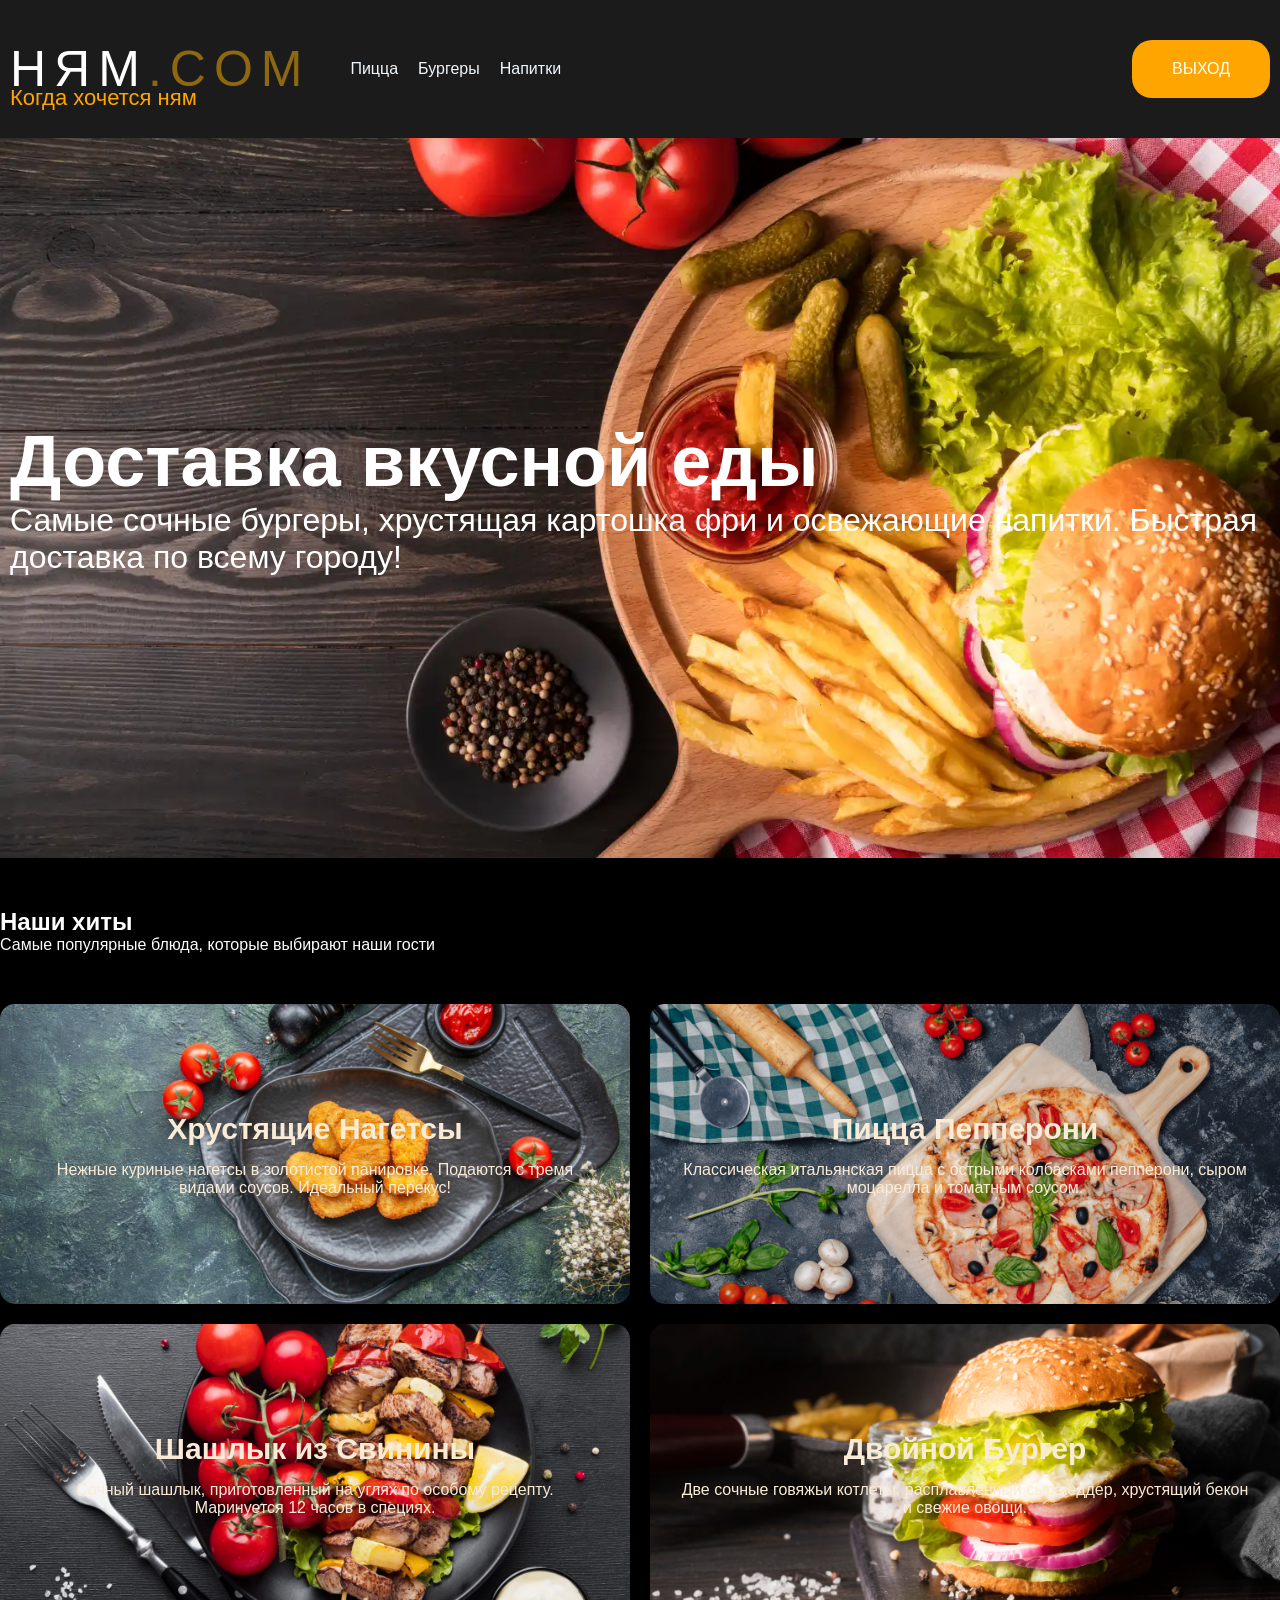
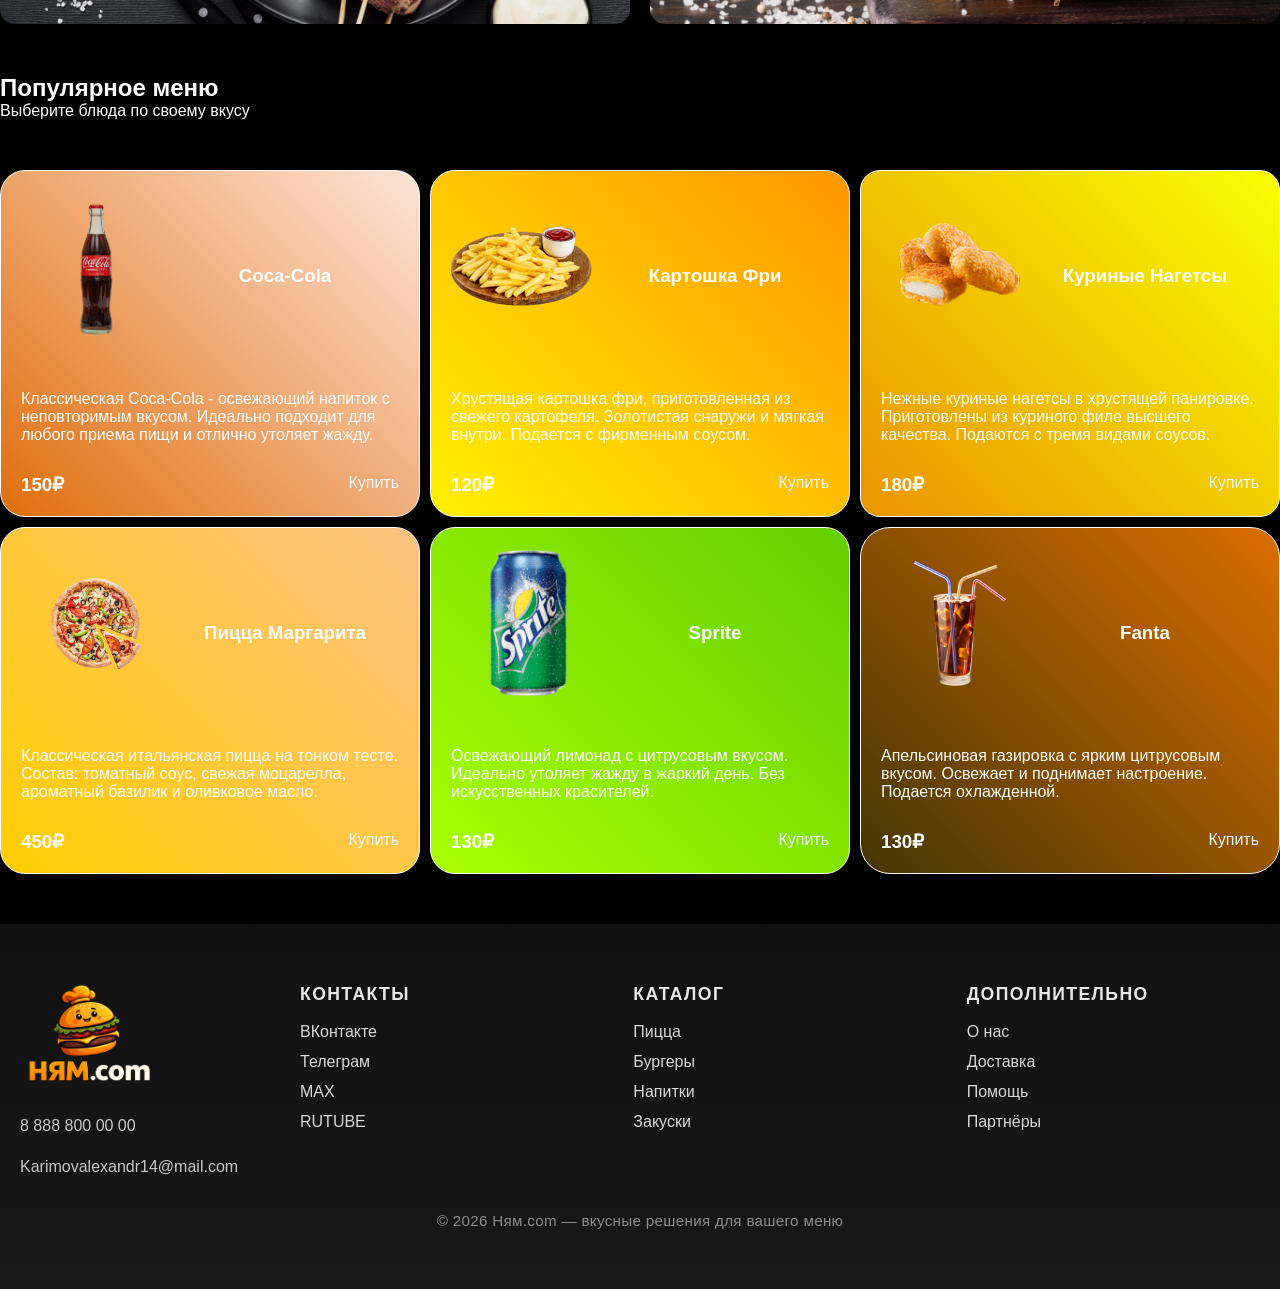
==== commit e470d602: "Сделал страницу bootsreap-page" ====
--- a/index.html
+++ b/index.html
@@ -289,7 +289,7 @@
     <footer>
         <div class="footer__inner">
             <div class="footer__left">
-                <img src="logo.png" alt="Ням.com">
+                <img src="images/logo-reg.png" alt="Ням.com">
                 <p>8 888 800 00 00</p>
                 <p>Karimovalexandr14@mail.com</p>
             </div>
